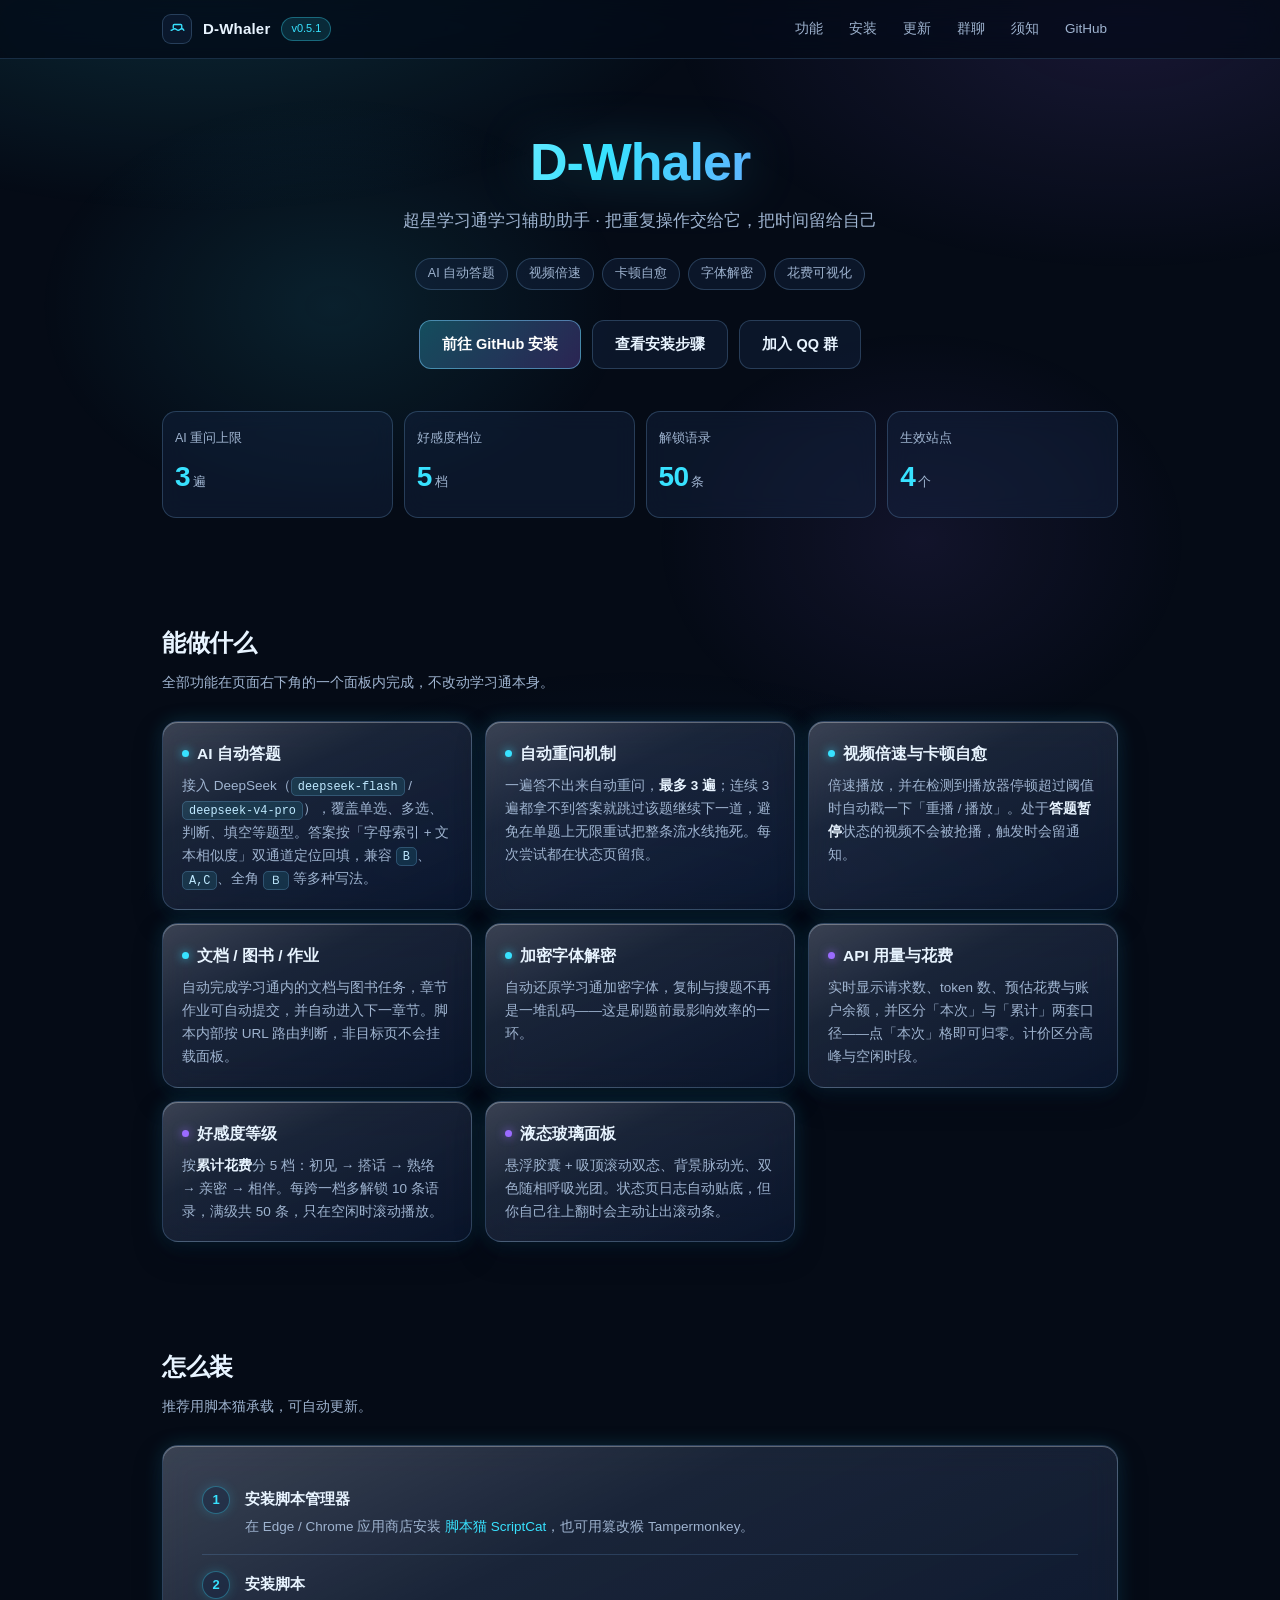
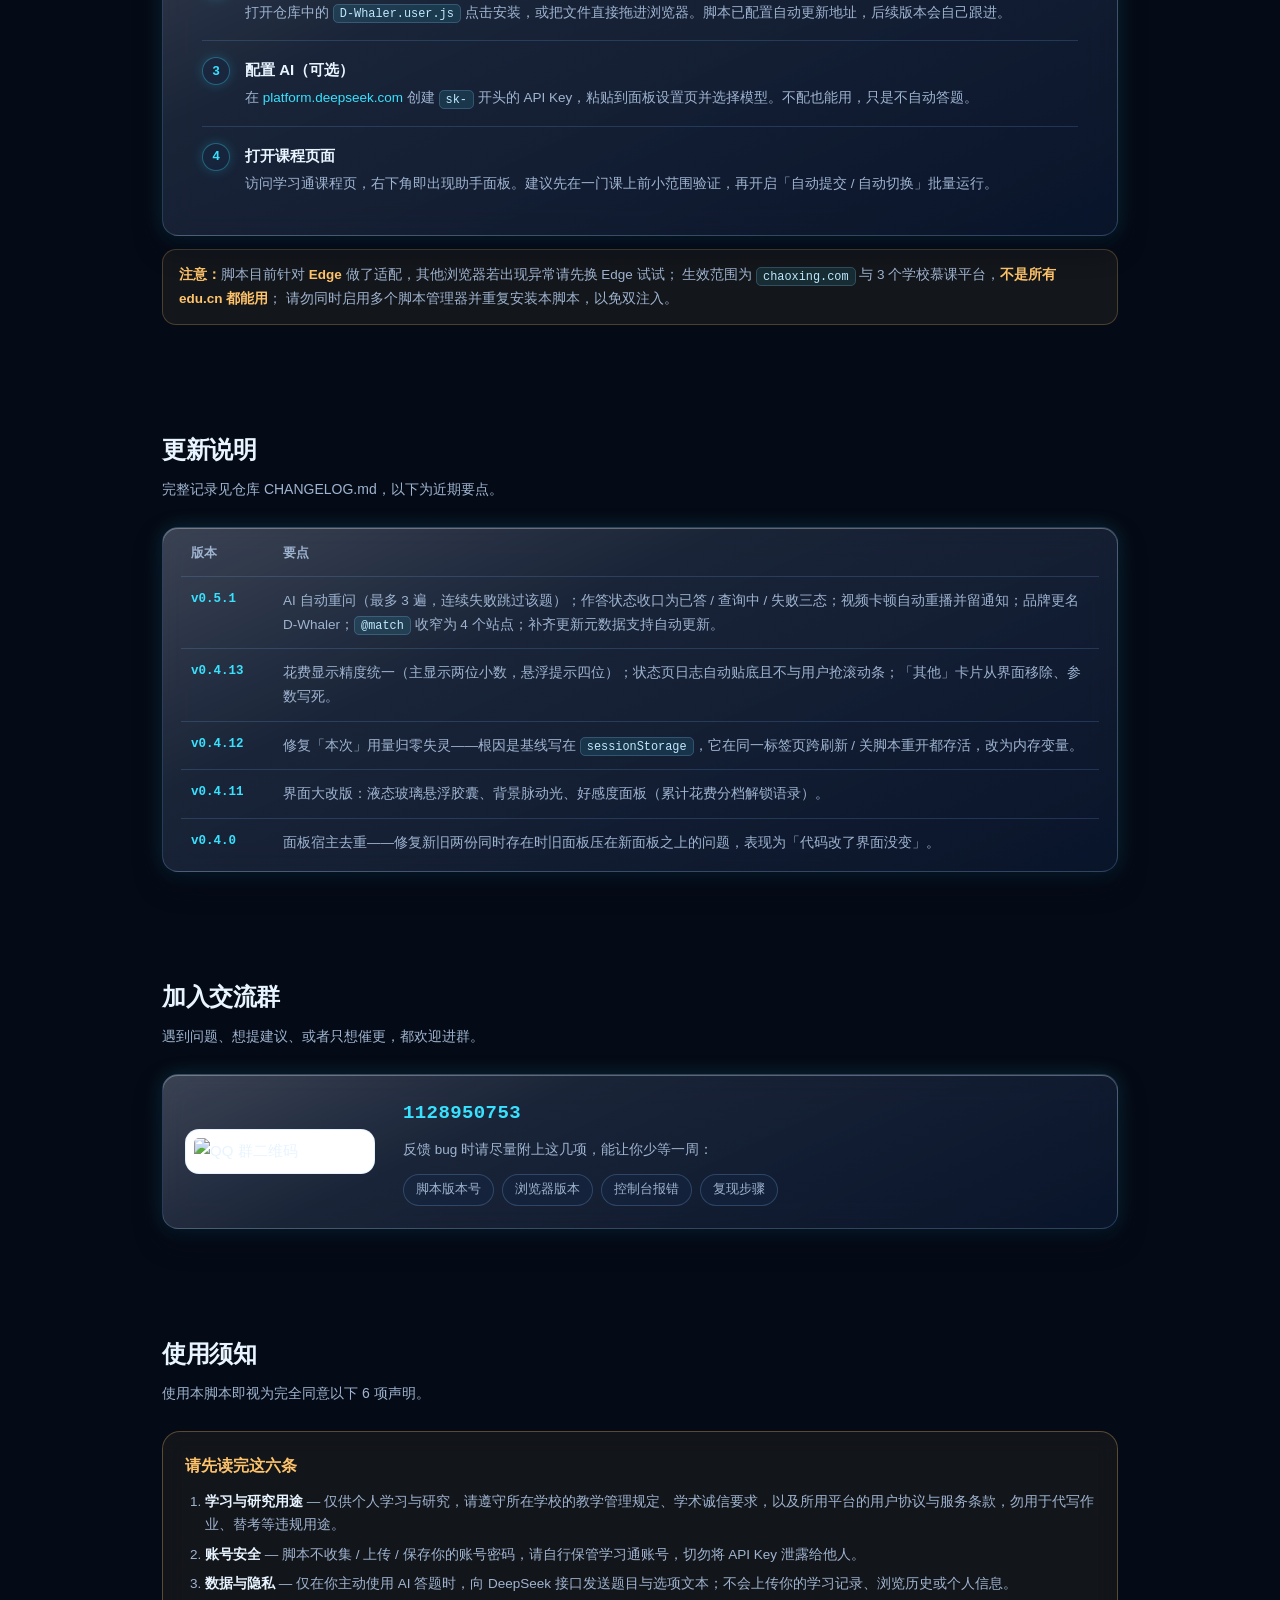
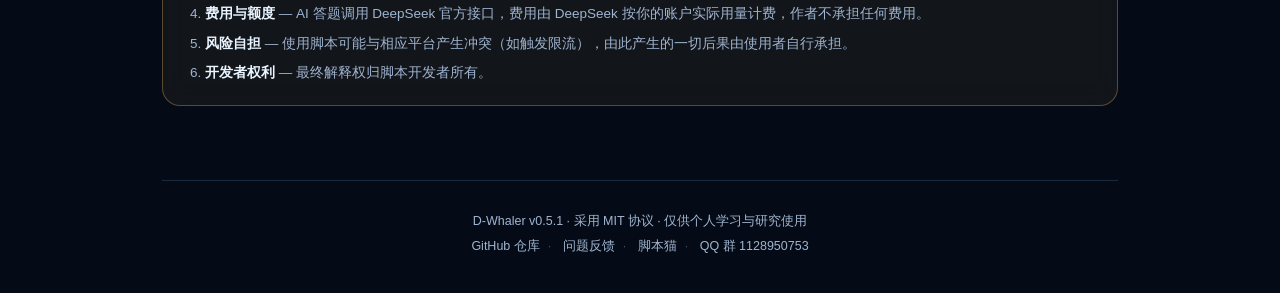
==== landing/index.html @ ca0ede3b "release: D-Whaler v0.5.1 首个公开版本 超星学习通学习辅助脚本，MIT 协议。  功能： - AI 自动答题（DeepSeek flash / v4-pro），字母索引 + 文" ====
<!DOCTYPE html>
<html lang="zh-CN">
<head>
<meta charset="UTF-8">
<meta name="viewport" content="width=device-width, initial-scale=1">
<title>D-Whaler · 超星学习通学习辅助助手</title>
<meta name="description" content="D-Whaler：超星学习通学习辅助助手。AI 自动答题（最多重问 3 遍）、视频倍速与卡顿自愈、文档图书自动完成、加密字体解密、API 用量与花费可视化。">
<meta property="og:title" content="D-Whaler · 超星学习通学习辅助助手">
<meta property="og:description" content="AI 自动答题、视频倍速与卡顿自愈、字体解密、花费可视化。MIT 开源。">
<meta property="og:type" content="website">
<style>
/* ═══════════════════════════════════════════════════════════════
   设计 token 取自脚本 D-Whaler.user.js 的真实 CSS 变量
   （--hx-* / --lg-* 液态玻璃系列），落地页与脚本面板同源。
   ═══════════════════════════════════════════════════════════════ */
:root{
  --hx-cyan:#38e2ff;
  --hx-blue:#4a8cff;
  --hx-violet:#9b6bff;
  --hx-ink:#e8f4ff;
  --hx-ink-dim:#9fb4d0;
  --hx-line:rgba(120,190,255,.18);
  --hx-glass:rgba(16,28,54,.55);
  --hx-glass-2:rgba(22,38,70,.42);

  --lg-rim:rgba(255,255,255,.30);
  --lg-edge:rgba(140,200,255,.22);
  --lg-tint-hi:linear-gradient(155deg,rgba(255,255,255,.20),rgba(255,255,255,.07) 34%,rgba(10,22,46,.34) 100%);
  --lg-shadow-hi:0 12px 28px rgba(2,8,24,.42),0 0 20px rgba(56,226,255,.16),inset 0 1px 0 var(--lg-rim);
  --lg-t:background .28s ease,border-color .28s ease,box-shadow .28s ease,transform .28s cubic-bezier(.34,1.2,.64,1),backdrop-filter .28s ease,color .2s ease;
  --lg-blur:16px;

  --ok:#4ade80;
  --warn:#ffc46b;

  --max:1000px;
  --font:"Geist",-apple-system,BlinkMacSystemFont,"Segoe UI",Roboto,"PingFang SC","Microsoft YaHei",sans-serif;
  --mono:ui-monospace,SFMono-Regular,Menlo,Consolas,monospace;
}
*{box-sizing:border-box;margin:0;padding:0}
html{scroll-behavior:smooth;scroll-padding-top:72px}
body{
  font-family:var(--font);color:var(--hx-ink);background:#050b16;
  font-size:15px;line-height:1.75;-webkit-font-smoothing:antialiased;overflow-x:hidden;
}
body::before{
  content:'';position:fixed;inset:0;pointer-events:none;z-index:0;
  background:
    radial-gradient(880px 460px at 16% -8%,rgba(56,226,255,.16),transparent 62%),
    radial-gradient(760px 420px at 88% 2%,rgba(155,107,255,.13),transparent 60%),
    radial-gradient(820px 520px at 50% 112%,rgba(74,140,255,.09),transparent 66%);
  animation:breathe 13s ease-in-out infinite;
}
@keyframes breathe{0%,100%{opacity:.6}50%{opacity:.92}}
body::after{
  content:'';position:fixed;inset:0;pointer-events:none;z-index:0;
  background:
    radial-gradient(420px 300px at 26% 34%,rgba(56,226,255,.10),transparent 70%),
    radial-gradient(380px 300px at 72% 60%,rgba(155,107,255,.09),transparent 70%);
  animation:glowB 9s ease-in-out infinite;
}
@keyframes glowB{0%,100%{opacity:0;transform:scale(.9)}48%{opacity:1;transform:scale(1.06)}}

.wrap{max-width:var(--max);margin:0 auto;padding:0 22px;position:relative;z-index:2}
a{color:var(--hx-cyan);text-decoration:none}
a:hover{text-decoration:underline}
code{font-family:var(--mono);font-size:.88em;padding:1.5px 6px;border-radius:5px;
  background:rgba(56,226,255,.11);border:.5px solid var(--lg-edge);color:#bfe9ff}
strong{color:var(--hx-ink);font-weight:600}

.glass{
  background:var(--hx-glass);border:.5px solid var(--lg-edge);border-radius:20px;
  background-image:var(--lg-tint-hi);box-shadow:var(--lg-shadow-hi);
  backdrop-filter:blur(var(--lg-blur)) saturate(150%);
  -webkit-backdrop-filter:blur(var(--lg-blur)) saturate(150%);
  transition:var(--lg-t);
}

header{position:sticky;top:0;z-index:60;
  background:rgba(5,11,22,.78);backdrop-filter:blur(16px) saturate(155%);
  -webkit-backdrop-filter:blur(16px) saturate(155%);border-bottom:.5px solid var(--hx-line)}
.bar{display:flex;align-items:center;gap:11px;height:58px}
.mark{width:30px;height:30px;border-radius:9px;display:flex;align-items:center;justify-content:center;
  background:var(--hx-glass-2);border:.5px solid var(--lg-edge);flex:0 0 auto}
.bar b{font-size:15px;font-weight:600;letter-spacing:.2px}
.pill{font-size:11px;padding:1.5px 9px;border-radius:999px;
  background:var(--hx-glass-2);border:.5px solid var(--lg-edge);color:var(--hx-ink-dim)}
.pill.on{background:rgba(56,226,255,.13);color:var(--hx-cyan);border-color:rgba(56,226,255,.34)}
nav{margin-left:auto;display:flex;gap:4px;font-size:13.5px}
nav a{color:var(--hx-ink-dim);padding:5px 11px;border-radius:999px;transition:.22s}
nav a:hover{color:var(--hx-ink);background:var(--hx-glass-2);text-decoration:none}

.hero{padding:74px 0 52px;text-align:center}
.hero h1{
  font-size:clamp(34px,7vw,52px);font-weight:700;letter-spacing:-1px;line-height:1.14;
  background:linear-gradient(112deg,#ffffff 6%,var(--hx-cyan) 46%,var(--hx-violet) 88%);
  -webkit-background-clip:text;background-clip:text;-webkit-text-fill-color:transparent;
  filter:drop-shadow(0 0 26px rgba(56,226,255,.28));
}
.hero .sub{font-size:17px;color:var(--hx-ink-dim);margin-top:14px}
.chips{display:flex;gap:8px;justify-content:center;flex-wrap:wrap;margin-top:22px}
.chip{font-size:12.5px;padding:4px 12px;border-radius:999px;
  background:var(--hx-glass-2);border:.5px solid var(--lg-edge);color:var(--hx-ink-dim)}
.cta{display:flex;gap:11px;justify-content:center;flex-wrap:wrap;margin-top:30px}
.btn{display:inline-flex;align-items:center;gap:7px;padding:11px 22px;border-radius:12px;
  font-size:14.5px;font-weight:600;border:.5px solid var(--lg-edge);
  background:var(--hx-glass-2);color:var(--hx-ink);cursor:pointer;transition:var(--lg-t)}
.btn:hover{background:rgba(56,226,255,.13);border-color:rgba(56,226,255,.42);
  text-decoration:none;transform:translateY(-2px);box-shadow:0 8px 22px rgba(2,8,24,.4),0 0 18px rgba(56,226,255,.2)}
.btn.primary{background:linear-gradient(135deg,rgba(56,226,255,.26),rgba(155,107,255,.26));
  border-color:rgba(120,210,255,.5);color:#fff}
.metrics{display:grid;grid-template-columns:repeat(auto-fit,minmax(122px,1fr));gap:11px;margin-top:42px}
.metric{padding:16px 12px;border-radius:14px;text-align:left;
  background:var(--hx-glass-2);border:.5px solid var(--lg-edge);backdrop-filter:blur(11px);
  -webkit-backdrop-filter:blur(11px);transition:var(--lg-t)}
.metric:hover{border-color:rgba(56,226,255,.36);transform:translateY(-2px)}
.metric .k{font-size:12.5px;color:var(--hx-ink-dim)}
.metric .v{font-size:28px;font-weight:700;margin-top:2px;letter-spacing:-.6px;color:var(--hx-cyan)}
.metric .v small{font-size:13px;color:var(--hx-ink-dim);font-weight:400;margin-left:3px}

section{padding:52px 0}
.sec-h{font-size:24px;font-weight:650;letter-spacing:-.4px;margin-bottom:6px}
.sec-sub{font-size:14px;color:var(--hx-ink-dim);margin-bottom:26px}

.grid{display:grid;grid-template-columns:repeat(auto-fit,minmax(262px,1fr));gap:13px}
.card{padding:18px 19px;border-radius:16px}
.card:hover{transform:translateY(-3px);border-color:rgba(56,226,255,.34);
  box-shadow:0 14px 34px rgba(2,8,24,.46),0 0 24px rgba(56,226,255,.14)}
.card h3{font-size:15.5px;font-weight:600;margin-bottom:7px;display:flex;align-items:center;gap:8px}
.card p{font-size:13.5px;color:var(--hx-ink-dim);line-height:1.72}
.dot{width:7px;height:7px;border-radius:50%;flex:0 0 auto;background:var(--hx-cyan);
  box-shadow:0 0 10px rgba(56,226,255,.8);animation:pulse 2.4s ease-in-out infinite}
.dot.v{background:var(--hx-violet);box-shadow:0 0 10px rgba(155,107,255,.8)}
@keyframes pulse{0%,100%{opacity:1;transform:scale(1)}50%{opacity:.55;transform:scale(.86)}}

.steps{padding:6px 20px}
.step{display:flex;gap:15px;padding:16px 0;border-bottom:.5px solid var(--hx-line)}
.step:last-child{border-bottom:0}
.step .n{width:28px;height:28px;border-radius:50%;flex:0 0 auto;
  display:flex;align-items:center;justify-content:center;font-size:13px;font-weight:700;
  color:var(--hx-cyan);background:var(--hx-glass-2);border:.5px solid rgba(56,226,255,.34);
  box-shadow:0 0 12px rgba(56,226,255,.2)}
.step h4{font-size:15px;font-weight:600;margin-bottom:3px}
.step p{font-size:13.5px;color:var(--hx-ink-dim)}
.hint{font-size:13.5px;color:var(--hx-ink-dim);margin-top:13px;
  padding:13px 16px;border-radius:14px;background:rgba(255,196,107,.06);
  border:.5px solid rgba(255,196,107,.24)}
.hint b{color:var(--warn)}

.vt{width:100%;border-collapse:collapse;font-size:13.5px;table-layout:fixed}
.vt th{text-align:left;font-size:12.5px;color:var(--hx-ink-dim);font-weight:600;
  padding:11px 10px;border-bottom:.5px solid var(--hx-line)}
.vt td{padding:12px 10px;border-bottom:.5px solid var(--hx-line);color:var(--hx-ink-dim);vertical-align:top}
.vt tr:last-child td{border-bottom:0}
.vt td:first-child{color:var(--hx-cyan);font-weight:600;white-space:nowrap;font-family:var(--mono);font-size:12.5px}

.qq{display:flex;gap:28px;align-items:center;flex-wrap:wrap;padding:22px}
.qq img{width:190px;height:auto;border-radius:14px;flex:0 0 auto;
  border:.5px solid var(--lg-edge);background:#fff;padding:8px}
.qq .info{flex:1 1 250px;min-width:0}
.qq .gid{font-size:19px;font-weight:700;letter-spacing:.4px;color:var(--hx-cyan);
  font-family:var(--mono);margin-bottom:8px}
.qq p{font-size:13.5px;color:var(--hx-ink-dim);line-height:1.75}

.notice{padding:20px 22px;border-radius:18px;
  background:rgba(255,196,107,.055);border:.5px solid rgba(255,196,107,.3);
  backdrop-filter:blur(12px);-webkit-backdrop-filter:blur(12px)}
.notice h3{font-size:15.5px;font-weight:600;color:var(--warn);margin-bottom:10px}
.notice ol{margin:0;padding-left:20px;font-size:13.5px;color:var(--hx-ink-dim)}
.notice li{margin-bottom:6px}
.notice li:last-child{margin-bottom:0}

footer{border-top:.5px solid var(--hx-line);padding:28px 0 36px;margin-top:22px;
  font-size:12.5px;color:var(--hx-ink-dim);text-align:center;line-height:2}
footer a{color:var(--hx-ink-dim)}
footer .sep{opacity:.4;margin:0 8px}

@media(max-width:660px){
  nav{display:none}
  .hero{padding:48px 0 34px}
  .btn{width:100%;justify-content:center}
  .qq{gap:18px}
  .qq img{width:150px;margin:0 auto}
}
</style>
</head>
<body>

<header>
  <div class="wrap bar">
    <div class="mark">
      <svg width="17" height="17" viewBox="0 0 24 24" fill="none" stroke="#38e2ff" stroke-width="1.9" stroke-linecap="round">
        <path d="M3 13c2.5 0 2.5-2 5-2s2.5 2 5 2 2.5-2 5-2 2.5 2 3 2"/>
        <path d="M6 10V6.5A1.5 1.5 0 0 1 7.5 5h9A1.5 1.5 0 0 1 18 6.5V10"/>
      </svg>
    </div>
    <b>D-Whaler</b>
    <span class="pill on">v0.5.1</span>
    <nav>
      <a href="#features">功能</a>
      <a href="#install">安装</a>
      <a href="#changelog">更新</a>
      <a href="#community">群聊</a>
      <a href="#notice">须知</a>
      <a href="https://github.com/Dream-Architect1026/D-Whaler" target="_blank" rel="noopener">GitHub</a>
    </nav>
  </div>
</header>

<div class="wrap">

  <div class="hero">
    <h1>D-Whaler</h1>
    <p class="sub">超星学习通学习辅助助手 · 把重复操作交给它，把时间留给自己</p>
    <div class="chips">
      <span class="chip">AI 自动答题</span>
      <span class="chip">视频倍速</span>
      <span class="chip">卡顿自愈</span>
      <span class="chip">字体解密</span>
      <span class="chip">花费可视化</span>
    </div>
    <div class="cta">
      <a class="btn primary" href="https://github.com/Dream-Architect1026/D-Whaler" target="_blank" rel="noopener">前往 GitHub 安装</a>
      <a class="btn" href="#install">查看安装步骤</a>
      <a class="btn" href="#community">加入 QQ 群</a>
    </div>
    <div class="metrics">
      <div class="metric"><div class="k">AI 重问上限</div><div class="v">3<small>遍</small></div></div>
      <div class="metric"><div class="k">好感度档位</div><div class="v">5<small>档</small></div></div>
      <div class="metric"><div class="k">解锁语录</div><div class="v">50<small>条</small></div></div>
      <div class="metric"><div class="k">生效站点</div><div class="v">4<small>个</small></div></div>
    </div>
  </div>

  <section id="features">
    <h2 class="sec-h">能做什么</h2>
    <p class="sec-sub">全部功能在页面右下角的一个面板内完成，不改动学习通本身。</p>
    <div class="grid">
      <div class="card glass">
        <h3><i class="dot"></i>AI 自动答题</h3>
        <p>接入 DeepSeek（<code>deepseek-flash</code> / <code>deepseek-v4-pro</code>），覆盖单选、多选、判断、填空等题型。答案按「字母索引 + 文本相似度」双通道定位回填，兼容 <code>B</code>、<code>A,C</code>、全角 <code>Ｂ</code> 等多种写法。</p>
      </div>
      <div class="card glass">
        <h3><i class="dot"></i>自动重问机制</h3>
        <p>一遍答不出来自动重问，<strong>最多 3 遍</strong>；连续 3 遍都拿不到答案就跳过该题继续下一道，避免在单题上无限重试把整条流水线拖死。每次尝试都在状态页留痕。</p>
      </div>
      <div class="card glass">
        <h3><i class="dot"></i>视频倍速与卡顿自愈</h3>
        <p>倍速播放，并在检测到播放器停顿超过阈值时自动戳一下「重播 / 播放」。处于<strong>答题暂停</strong>状态的视频不会被抢播，触发时会留通知。</p>
      </div>
      <div class="card glass">
        <h3><i class="dot"></i>文档 / 图书 / 作业</h3>
        <p>自动完成学习通内的文档与图书任务，章节作业可自动提交，并自动进入下一章节。脚本内部按 URL 路由判断，非目标页不会挂载面板。</p>
      </div>
      <div class="card glass">
        <h3><i class="dot"></i>加密字体解密</h3>
        <p>自动还原学习通加密字体，复制与搜题不再是一堆乱码——这是刷题前最影响效率的一环。</p>
      </div>
      <div class="card glass">
        <h3><i class="dot v"></i>API 用量与花费</h3>
        <p>实时显示请求数、token 数、预估花费与账户余额，并区分「本次」与「累计」两套口径——点「本次」格即可归零。计价区分高峰与空闲时段。</p>
      </div>
      <div class="card glass">
        <h3><i class="dot v"></i>好感度等级</h3>
        <p>按<strong>累计花费</strong>分 5 档：初见 → 搭话 → 熟络 → 亲密 → 相伴。每跨一档多解锁 10 条语录，满级共 50 条，只在空闲时滚动播放。</p>
      </div>
      <div class="card glass">
        <h3><i class="dot v"></i>液态玻璃面板</h3>
        <p>悬浮胶囊 + 吸顶滚动双态、背景脉动光、双色随相呼吸光团。状态页日志自动贴底，但你自己往上翻时会主动让出滚动条。</p>
      </div>
    </div>
  </section>

  <section id="install">
    <h2 class="sec-h">怎么装</h2>
    <p class="sec-sub">推荐用脚本猫承载，可自动更新。</p>
    <div class="card glass">
      <div class="steps">
        <div class="step"><div class="n">1</div><div>
          <h4>安装脚本管理器</h4>
          <p>在 Edge / Chrome 应用商店安装 <a href="https://scriptcat.org/" target="_blank" rel="noopener">脚本猫 ScriptCat</a>，也可用篡改猴 Tampermonkey。</p>
        </div></div>
        <div class="step"><div class="n">2</div><div>
          <h4>安装脚本</h4>
          <p>打开仓库中的 <code>D-Whaler.user.js</code> 点击安装，或把文件直接拖进浏览器。脚本已配置自动更新地址，后续版本会自己跟进。</p>
        </div></div>
        <div class="step"><div class="n">3</div><div>
          <h4>配置 AI（可选）</h4>
          <p>在 <a href="https://platform.deepseek.com/" target="_blank" rel="noopener">platform.deepseek.com</a> 创建 <code>sk-</code> 开头的 API Key，粘贴到面板设置页并选择模型。不配也能用，只是不自动答题。</p>
        </div></div>
        <div class="step"><div class="n">4</div><div>
          <h4>打开课程页面</h4>
          <p>访问学习通课程页，右下角即出现助手面板。建议先在一门课上前小范围验证，再开启「自动提交 / 自动切换」批量运行。</p>
        </div></div>
      </div>
    </div>
    <div class="hint">
      <b>注意：</b>脚本目前针对 <b>Edge</b> 做了适配，其他浏览器若出现异常请先换 Edge 试试；
      生效范围为 <code>chaoxing.com</code> 与 3 个学校慕课平台，<b>不是所有 edu.cn 都能用</b>；
      请勿同时启用多个脚本管理器并重复安装本脚本，以免双注入。
    </div>
  </section>

  <section id="changelog">
    <h2 class="sec-h">更新说明</h2>
    <p class="sec-sub">完整记录见仓库 CHANGELOG.md，以下为近期要点。</p>
    <div class="card glass" style="padding:4px 18px">
      <table class="vt">
        <thead><tr><th style="width:92px">版本</th><th>要点</th></tr></thead>
        <tbody>
          <tr><td>v0.5.1</td><td>AI 自动重问（最多 3 遍，连续失败跳过该题）；作答状态收口为已答 / 查询中 / 失败三态；视频卡顿自动重播并留通知；品牌更名 D-Whaler；<code>@match</code> 收窄为 4 个站点；补齐更新元数据支持自动更新。</td></tr>
          <tr><td>v0.4.13</td><td>花费显示精度统一（主显示两位小数，悬浮提示四位）；状态页日志自动贴底且不与用户抢滚动条；「其他」卡片从界面移除、参数写死。</td></tr>
          <tr><td>v0.4.12</td><td>修复「本次」用量归零失灵——根因是基线写在 <code>sessionStorage</code>，它在同一标签页跨刷新 / 关脚本重开都存活，改为内存变量。</td></tr>
          <tr><td>v0.4.11</td><td>界面大改版：液态玻璃悬浮胶囊、背景脉动光、好感度面板（累计花费分档解锁语录）。</td></tr>
          <tr><td>v0.4.0</td><td>面板宿主去重——修复新旧两份同时存在时旧面板压在新面板之上的问题，表现为「代码改了界面没变」。</td></tr>
        </tbody>
      </table>
    </div>
  </section>

  <section id="community">
    <h2 class="sec-h">加入交流群</h2>
    <p class="sec-sub">遇到问题、想提建议、或者只想催更，都欢迎进群。</p>
    <div class="card glass qq">
      <img src="assets/qq-group.jpg" alt="QQ 群二维码">
      <div class="info">
        <div class="gid">1128950753</div>
        <p>反馈 bug 时请尽量附上这几项，能让你少等一周：</p>
        <div class="chips" style="justify-content:flex-start;margin-top:12px">
          <span class="chip">脚本版本号</span>
          <span class="chip">浏览器版本</span>
          <span class="chip">控制台报错</span>
          <span class="chip">复现步骤</span>
        </div>
      </div>
    </div>
  </section>

  <section id="notice">
    <h2 class="sec-h">使用须知</h2>
    <p class="sec-sub">使用本脚本即视为完全同意以下 6 项声明。</p>
    <div class="notice">
      <h3>请先读完这六条</h3>
      <ol>
        <li><strong>学习与研究用途</strong> — 仅供个人学习与研究，请遵守所在学校的教学管理规定、学术诚信要求，以及所用平台的用户协议与服务条款，勿用于代写作业、替考等违规用途。</li>
        <li><strong>账号安全</strong> — 脚本不收集 / 上传 / 保存你的账号密码，请自行保管学习通账号，切勿将 API Key 泄露给他人。</li>
        <li><strong>数据与隐私</strong> — 仅在你主动使用 AI 答题时，向 DeepSeek 接口发送题目与选项文本；不会上传你的学习记录、浏览历史或个人信息。</li>
        <li><strong>费用与额度</strong> — AI 答题调用 DeepSeek 官方接口，费用由 DeepSeek 按你的账户实际用量计费，作者不承担任何费用。</li>
        <li><strong>风险自担</strong> — 使用脚本可能与相应平台产生冲突（如触发限流），由此产生的一切后果由使用者自行承担。</li>
        <li><strong>开发者权利</strong> — 最终解释权归脚本开发者所有。</li>
      </ol>
    </div>
  </section>

  <footer>
    <div class="wrap">
      D-Whaler v0.5.1 · 采用 MIT 协议 · 仅供个人学习与研究使用<br>
      <a href="https://github.com/Dream-Architect1026/D-Whaler" target="_blank" rel="noopener">GitHub 仓库</a><span class="sep">·</span>
      <a href="https://github.com/Dream-Architect1026/D-Whaler/issues" target="_blank" rel="noopener">问题反馈</a><span class="sep">·</span>
      <a href="https://scriptcat.org/" target="_blank" rel="noopener">脚本猫</a><span class="sep">·</span>
      QQ 群 1128950753
    </div>
  </footer>
</div>

</body>
</html>
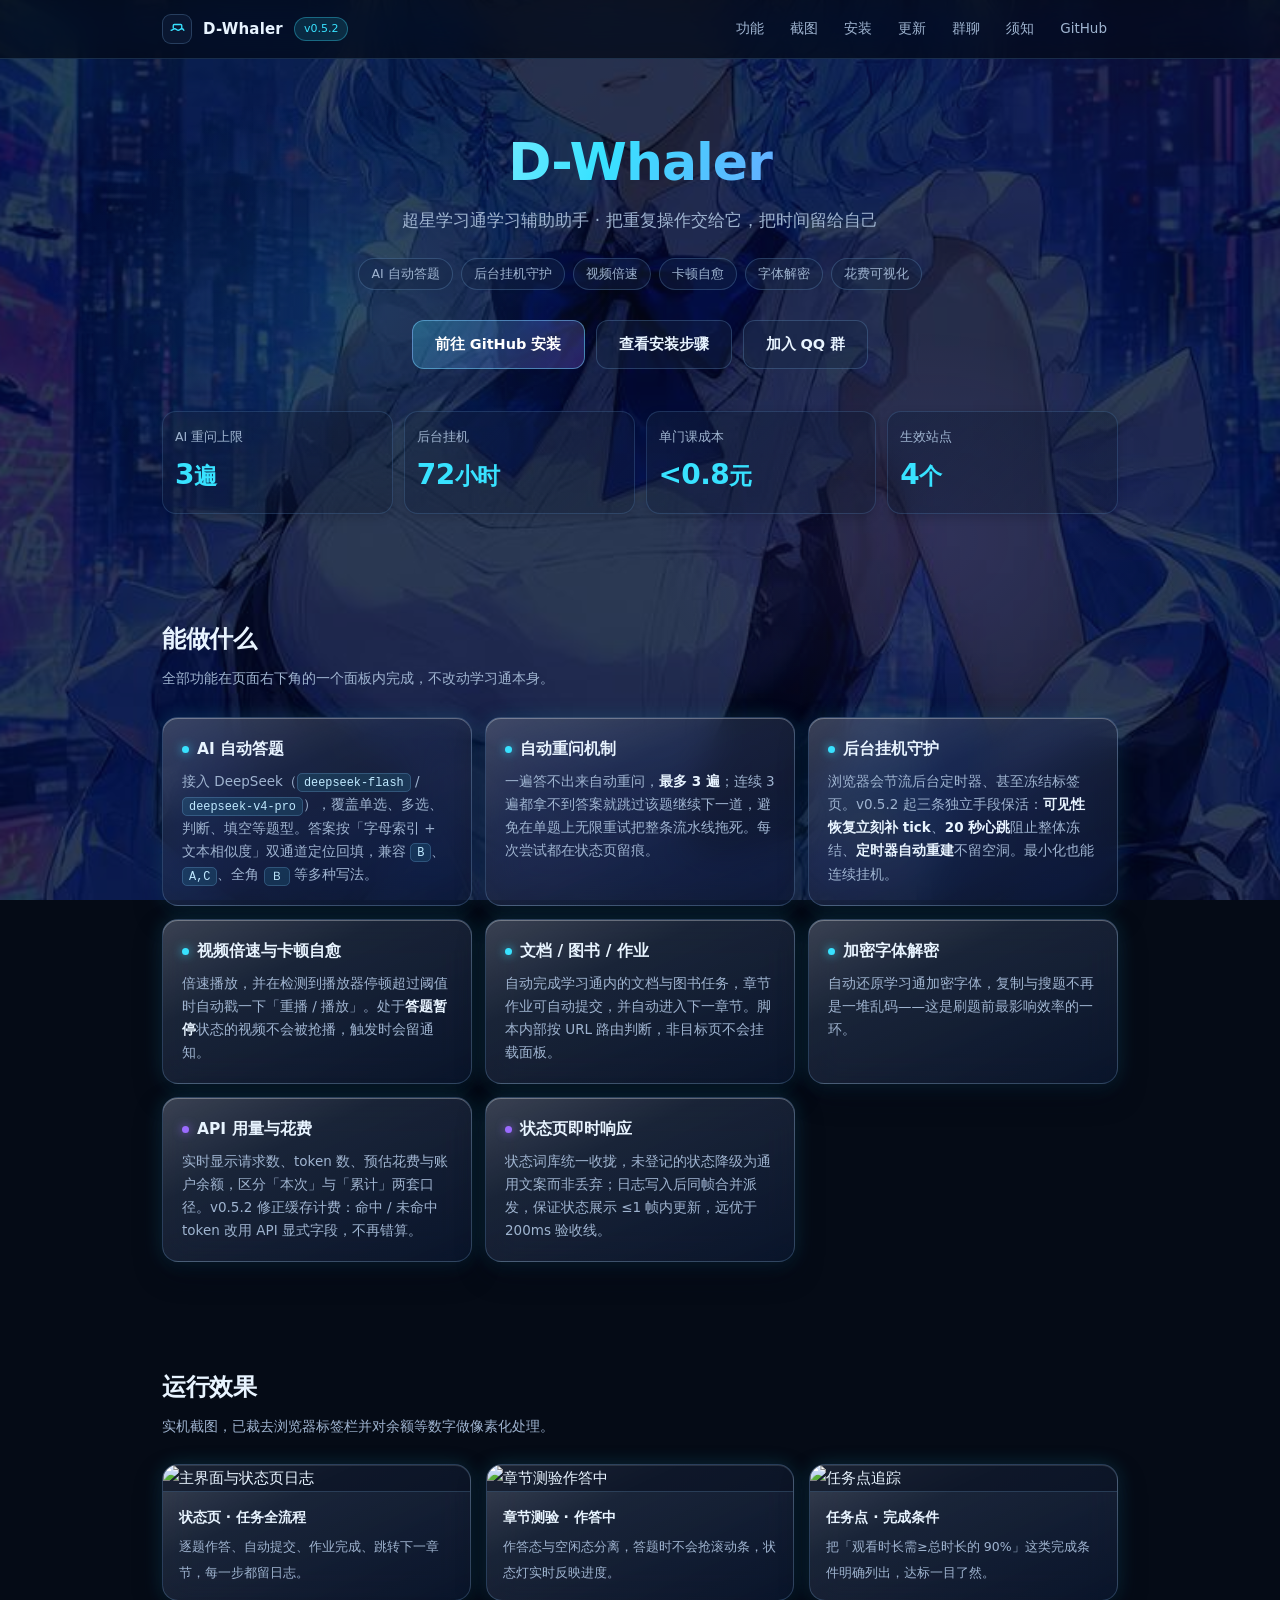
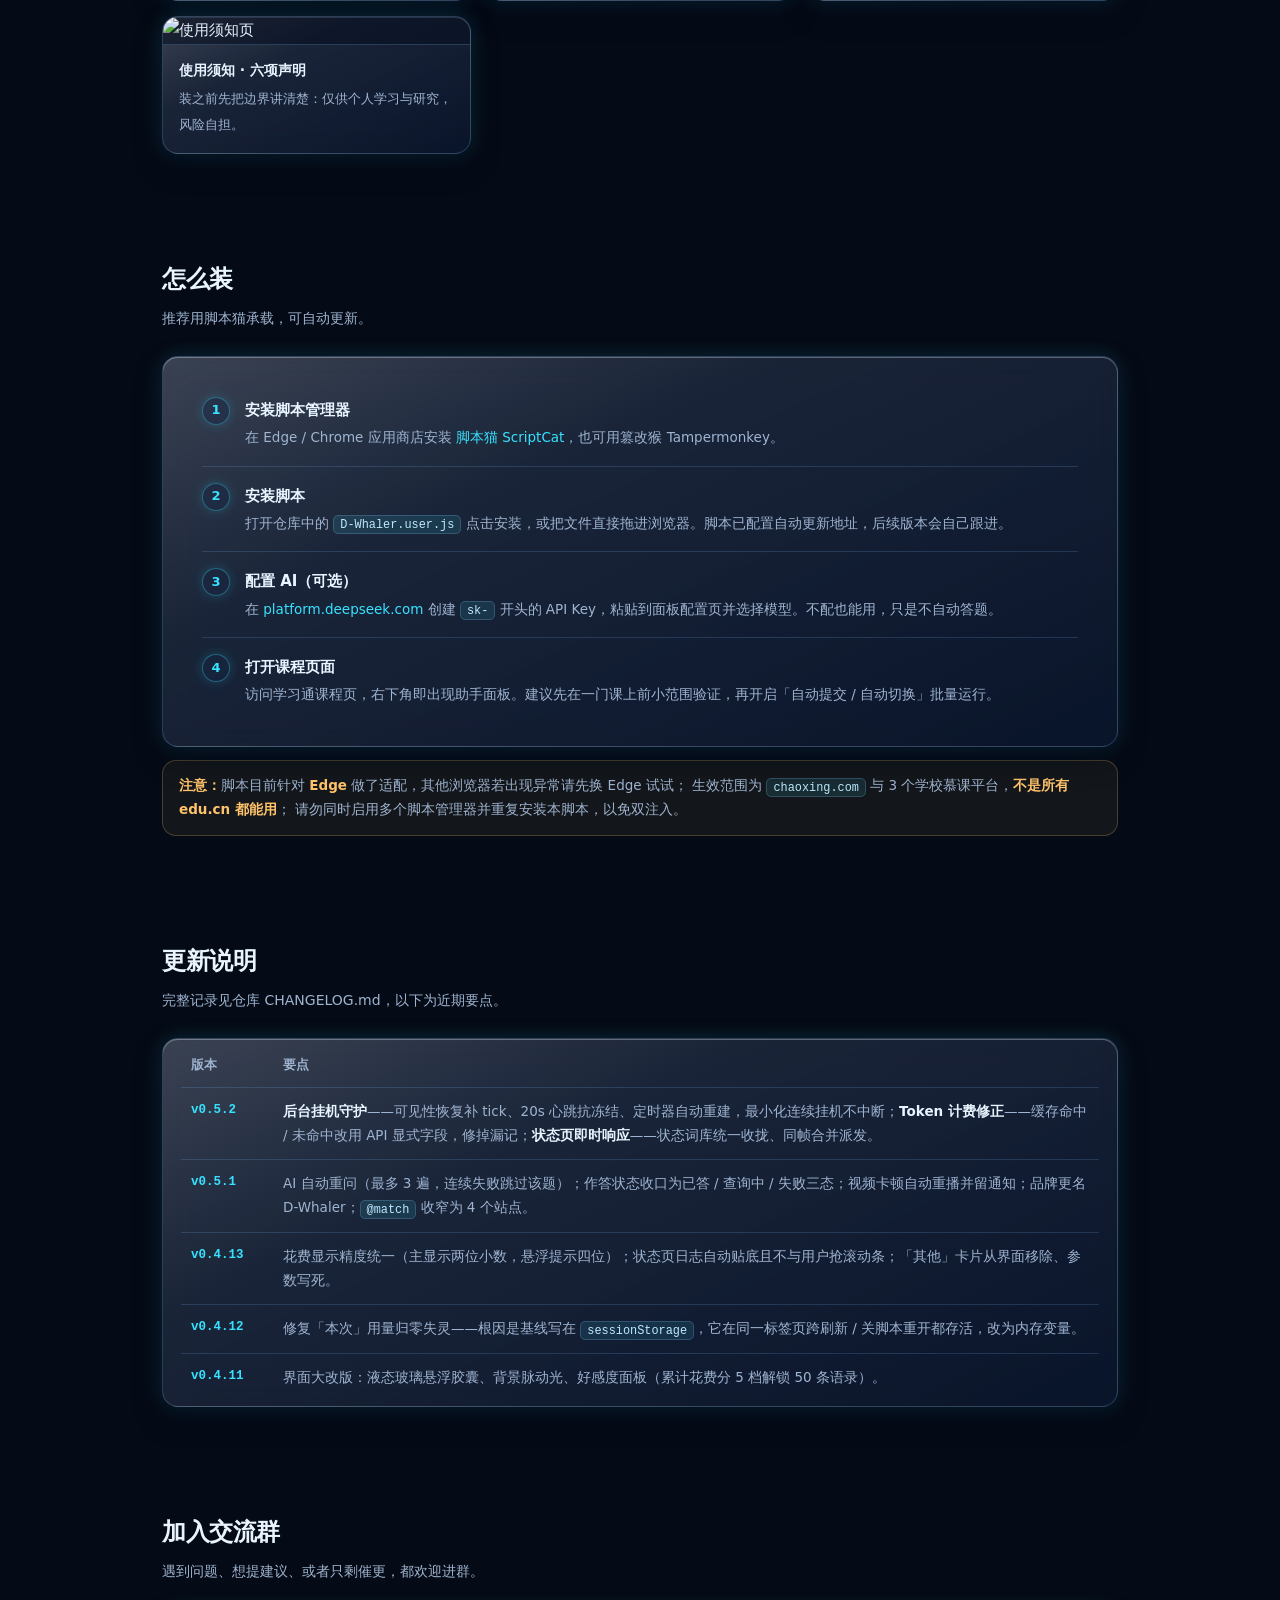
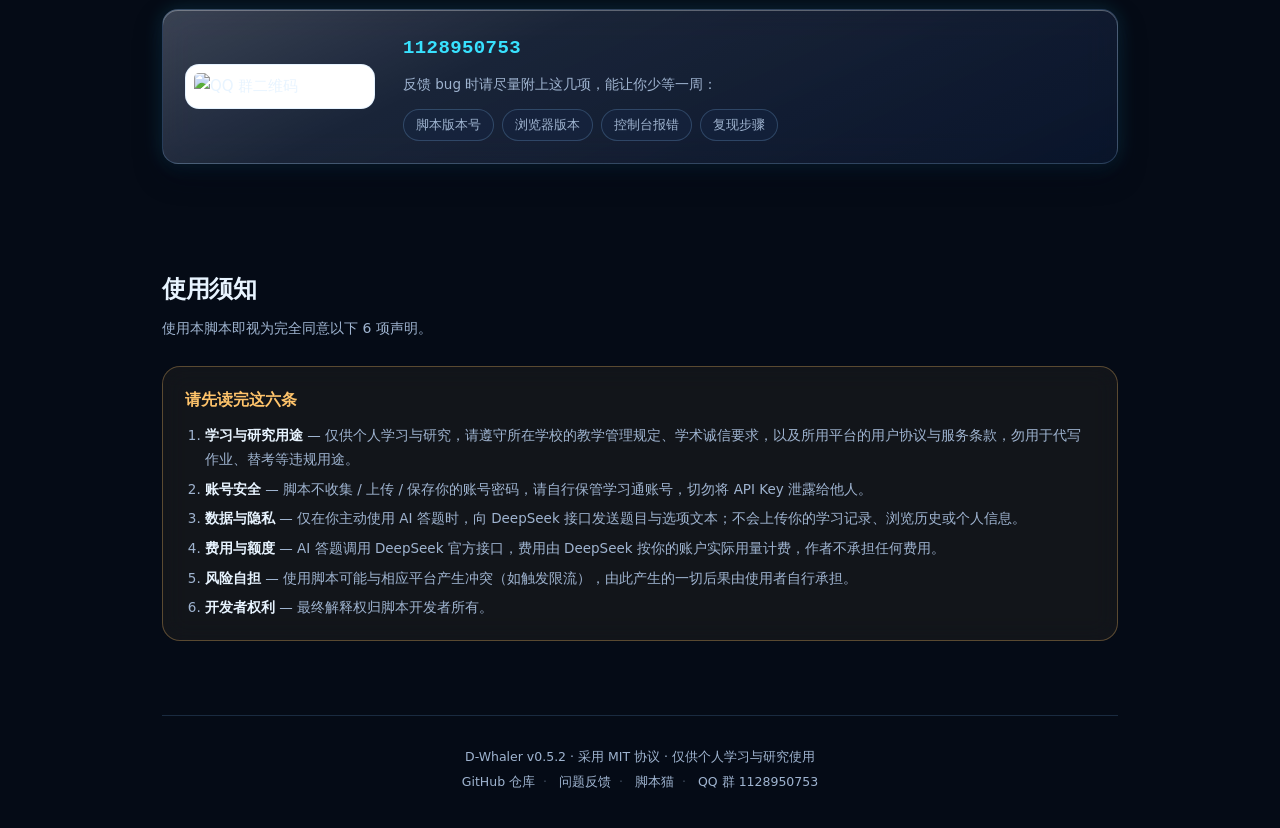
==== commit 547836f0: "release: v0.5.2 后台挂机守护 + 计费修正 + 落地页风格同源 ## 脚本（v0.5.1 → v0.5.2）  ### 后台挂机守护（PRD 3.2） 浏览器会节流后台定时器甚至冻结标" ====
--- a/landing/index.html
+++ b/landing/index.html
@@ -4,185 +4,14 @@
 <meta charset="UTF-8">
 <meta name="viewport" content="width=device-width, initial-scale=1">
 <title>D-Whaler · 超星学习通学习辅助助手</title>
-<meta name="description" content="D-Whaler：超星学习通学习辅助助手。AI 自动答题（最多重问 3 遍）、视频倍速与卡顿自愈、文档图书自动完成、加密字体解密、API 用量与花费可视化。">
+<meta name="description" content="D-Whaler：超星学习通学习辅助助手。AI 自动答题（最多重问 3 遍）、视频倍速与卡顿自愈、后台挂机守护、文档图书自动完成、加密字体解密、API 用量与花费可视化。">
 <meta property="og:title" content="D-Whaler · 超星学习通学习辅助助手">
-<meta property="og:description" content="AI 自动答题、视频倍速与卡顿自愈、字体解密、花费可视化。MIT 开源。">
+<meta property="og:description" content="AI 自动答题、后台挂机守护、字体解密、花费可视化。MIT 开源。">
 <meta property="og:type" content="website">
-<style>
-/* ═══════════════════════════════════════════════════════════════
-   设计 token 取自脚本 D-Whaler.user.js 的真实 CSS 变量
-   （--hx-* / --lg-* 液态玻璃系列），落地页与脚本面板同源。
-   ═══════════════════════════════════════════════════════════════ */
-:root{
-  --hx-cyan:#38e2ff;
-  --hx-blue:#4a8cff;
-  --hx-violet:#9b6bff;
-  --hx-ink:#e8f4ff;
-  --hx-ink-dim:#9fb4d0;
-  --hx-line:rgba(120,190,255,.18);
-  --hx-glass:rgba(16,28,54,.55);
-  --hx-glass-2:rgba(22,38,70,.42);
-
-  --lg-rim:rgba(255,255,255,.30);
-  --lg-edge:rgba(140,200,255,.22);
-  --lg-tint-hi:linear-gradient(155deg,rgba(255,255,255,.20),rgba(255,255,255,.07) 34%,rgba(10,22,46,.34) 100%);
-  --lg-shadow-hi:0 12px 28px rgba(2,8,24,.42),0 0 20px rgba(56,226,255,.16),inset 0 1px 0 var(--lg-rim);
-  --lg-t:background .28s ease,border-color .28s ease,box-shadow .28s ease,transform .28s cubic-bezier(.34,1.2,.64,1),backdrop-filter .28s ease,color .2s ease;
-  --lg-blur:16px;
-
-  --ok:#4ade80;
-  --warn:#ffc46b;
-
-  --max:1000px;
-  --font:"Geist",-apple-system,BlinkMacSystemFont,"Segoe UI",Roboto,"PingFang SC","Microsoft YaHei",sans-serif;
-  --mono:ui-monospace,SFMono-Regular,Menlo,Consolas,monospace;
-}
-*{box-sizing:border-box;margin:0;padding:0}
-html{scroll-behavior:smooth;scroll-padding-top:72px}
-body{
-  font-family:var(--font);color:var(--hx-ink);background:#050b16;
-  font-size:15px;line-height:1.75;-webkit-font-smoothing:antialiased;overflow-x:hidden;
-}
-body::before{
-  content:'';position:fixed;inset:0;pointer-events:none;z-index:0;
-  background:
-    radial-gradient(880px 460px at 16% -8%,rgba(56,226,255,.16),transparent 62%),
-    radial-gradient(760px 420px at 88% 2%,rgba(155,107,255,.13),transparent 60%),
-    radial-gradient(820px 520px at 50% 112%,rgba(74,140,255,.09),transparent 66%);
-  animation:breathe 13s ease-in-out infinite;
-}
-@keyframes breathe{0%,100%{opacity:.6}50%{opacity:.92}}
-body::after{
-  content:'';position:fixed;inset:0;pointer-events:none;z-index:0;
-  background:
-    radial-gradient(420px 300px at 26% 34%,rgba(56,226,255,.10),transparent 70%),
-    radial-gradient(380px 300px at 72% 60%,rgba(155,107,255,.09),transparent 70%);
-  animation:glowB 9s ease-in-out infinite;
-}
-@keyframes glowB{0%,100%{opacity:0;transform:scale(.9)}48%{opacity:1;transform:scale(1.06)}}
-
-.wrap{max-width:var(--max);margin:0 auto;padding:0 22px;position:relative;z-index:2}
-a{color:var(--hx-cyan);text-decoration:none}
-a:hover{text-decoration:underline}
-code{font-family:var(--mono);font-size:.88em;padding:1.5px 6px;border-radius:5px;
-  background:rgba(56,226,255,.11);border:.5px solid var(--lg-edge);color:#bfe9ff}
-strong{color:var(--hx-ink);font-weight:600}
-
-.glass{
-  background:var(--hx-glass);border:.5px solid var(--lg-edge);border-radius:20px;
-  background-image:var(--lg-tint-hi);box-shadow:var(--lg-shadow-hi);
-  backdrop-filter:blur(var(--lg-blur)) saturate(150%);
-  -webkit-backdrop-filter:blur(var(--lg-blur)) saturate(150%);
-  transition:var(--lg-t);
-}
-
-header{position:sticky;top:0;z-index:60;
-  background:rgba(5,11,22,.78);backdrop-filter:blur(16px) saturate(155%);
-  -webkit-backdrop-filter:blur(16px) saturate(155%);border-bottom:.5px solid var(--hx-line)}
-.bar{display:flex;align-items:center;gap:11px;height:58px}
-.mark{width:30px;height:30px;border-radius:9px;display:flex;align-items:center;justify-content:center;
-  background:var(--hx-glass-2);border:.5px solid var(--lg-edge);flex:0 0 auto}
-.bar b{font-size:15px;font-weight:600;letter-spacing:.2px}
-.pill{font-size:11px;padding:1.5px 9px;border-radius:999px;
-  background:var(--hx-glass-2);border:.5px solid var(--lg-edge);color:var(--hx-ink-dim)}
-.pill.on{background:rgba(56,226,255,.13);color:var(--hx-cyan);border-color:rgba(56,226,255,.34)}
-nav{margin-left:auto;display:flex;gap:4px;font-size:13.5px}
-nav a{color:var(--hx-ink-dim);padding:5px 11px;border-radius:999px;transition:.22s}
-nav a:hover{color:var(--hx-ink);background:var(--hx-glass-2);text-decoration:none}
-
-.hero{padding:74px 0 52px;text-align:center}
-.hero h1{
-  font-size:clamp(34px,7vw,52px);font-weight:700;letter-spacing:-1px;line-height:1.14;
-  background:linear-gradient(112deg,#ffffff 6%,var(--hx-cyan) 46%,var(--hx-violet) 88%);
-  -webkit-background-clip:text;background-clip:text;-webkit-text-fill-color:transparent;
-  filter:drop-shadow(0 0 26px rgba(56,226,255,.28));
-}
-.hero .sub{font-size:17px;color:var(--hx-ink-dim);margin-top:14px}
-.chips{display:flex;gap:8px;justify-content:center;flex-wrap:wrap;margin-top:22px}
-.chip{font-size:12.5px;padding:4px 12px;border-radius:999px;
-  background:var(--hx-glass-2);border:.5px solid var(--lg-edge);color:var(--hx-ink-dim)}
-.cta{display:flex;gap:11px;justify-content:center;flex-wrap:wrap;margin-top:30px}
-.btn{display:inline-flex;align-items:center;gap:7px;padding:11px 22px;border-radius:12px;
-  font-size:14.5px;font-weight:600;border:.5px solid var(--lg-edge);
-  background:var(--hx-glass-2);color:var(--hx-ink);cursor:pointer;transition:var(--lg-t)}
-.btn:hover{background:rgba(56,226,255,.13);border-color:rgba(56,226,255,.42);
-  text-decoration:none;transform:translateY(-2px);box-shadow:0 8px 22px rgba(2,8,24,.4),0 0 18px rgba(56,226,255,.2)}
-.btn.primary{background:linear-gradient(135deg,rgba(56,226,255,.26),rgba(155,107,255,.26));
-  border-color:rgba(120,210,255,.5);color:#fff}
-.metrics{display:grid;grid-template-columns:repeat(auto-fit,minmax(122px,1fr));gap:11px;margin-top:42px}
-.metric{padding:16px 12px;border-radius:14px;text-align:left;
-  background:var(--hx-glass-2);border:.5px solid var(--lg-edge);backdrop-filter:blur(11px);
-  -webkit-backdrop-filter:blur(11px);transition:var(--lg-t)}
-.metric:hover{border-color:rgba(56,226,255,.36);transform:translateY(-2px)}
-.metric .k{font-size:12.5px;color:var(--hx-ink-dim)}
-.metric .v{font-size:28px;font-weight:700;margin-top:2px;letter-spacing:-.6px;color:var(--hx-cyan)}
-.metric .v small{font-size:13px;color:var(--hx-ink-dim);font-weight:400;margin-left:3px}
-
-section{padding:52px 0}
-.sec-h{font-size:24px;font-weight:650;letter-spacing:-.4px;margin-bottom:6px}
-.sec-sub{font-size:14px;color:var(--hx-ink-dim);margin-bottom:26px}
-
-.grid{display:grid;grid-template-columns:repeat(auto-fit,minmax(262px,1fr));gap:13px}
-.card{padding:18px 19px;border-radius:16px}
-.card:hover{transform:translateY(-3px);border-color:rgba(56,226,255,.34);
-  box-shadow:0 14px 34px rgba(2,8,24,.46),0 0 24px rgba(56,226,255,.14)}
-.card h3{font-size:15.5px;font-weight:600;margin-bottom:7px;display:flex;align-items:center;gap:8px}
-.card p{font-size:13.5px;color:var(--hx-ink-dim);line-height:1.72}
-.dot{width:7px;height:7px;border-radius:50%;flex:0 0 auto;background:var(--hx-cyan);
-  box-shadow:0 0 10px rgba(56,226,255,.8);animation:pulse 2.4s ease-in-out infinite}
-.dot.v{background:var(--hx-violet);box-shadow:0 0 10px rgba(155,107,255,.8)}
-@keyframes pulse{0%,100%{opacity:1;transform:scale(1)}50%{opacity:.55;transform:scale(.86)}}
-
-.steps{padding:6px 20px}
-.step{display:flex;gap:15px;padding:16px 0;border-bottom:.5px solid var(--hx-line)}
-.step:last-child{border-bottom:0}
-.step .n{width:28px;height:28px;border-radius:50%;flex:0 0 auto;
-  display:flex;align-items:center;justify-content:center;font-size:13px;font-weight:700;
-  color:var(--hx-cyan);background:var(--hx-glass-2);border:.5px solid rgba(56,226,255,.34);
-  box-shadow:0 0 12px rgba(56,226,255,.2)}
-.step h4{font-size:15px;font-weight:600;margin-bottom:3px}
-.step p{font-size:13.5px;color:var(--hx-ink-dim)}
-.hint{font-size:13.5px;color:var(--hx-ink-dim);margin-top:13px;
-  padding:13px 16px;border-radius:14px;background:rgba(255,196,107,.06);
-  border:.5px solid rgba(255,196,107,.24)}
-.hint b{color:var(--warn)}
-
-.vt{width:100%;border-collapse:collapse;font-size:13.5px;table-layout:fixed}
-.vt th{text-align:left;font-size:12.5px;color:var(--hx-ink-dim);font-weight:600;
-  padding:11px 10px;border-bottom:.5px solid var(--hx-line)}
-.vt td{padding:12px 10px;border-bottom:.5px solid var(--hx-line);color:var(--hx-ink-dim);vertical-align:top}
-.vt tr:last-child td{border-bottom:0}
-.vt td:first-child{color:var(--hx-cyan);font-weight:600;white-space:nowrap;font-family:var(--mono);font-size:12.5px}
-
-.qq{display:flex;gap:28px;align-items:center;flex-wrap:wrap;padding:22px}
-.qq img{width:190px;height:auto;border-radius:14px;flex:0 0 auto;
-  border:.5px solid var(--lg-edge);background:#fff;padding:8px}
-.qq .info{flex:1 1 250px;min-width:0}
-.qq .gid{font-size:19px;font-weight:700;letter-spacing:.4px;color:var(--hx-cyan);
-  font-family:var(--mono);margin-bottom:8px}
-.qq p{font-size:13.5px;color:var(--hx-ink-dim);line-height:1.75}
-
-.notice{padding:20px 22px;border-radius:18px;
-  background:rgba(255,196,107,.055);border:.5px solid rgba(255,196,107,.3);
-  backdrop-filter:blur(12px);-webkit-backdrop-filter:blur(12px)}
-.notice h3{font-size:15.5px;font-weight:600;color:var(--warn);margin-bottom:10px}
-.notice ol{margin:0;padding-left:20px;font-size:13.5px;color:var(--hx-ink-dim)}
-.notice li{margin-bottom:6px}
-.notice li:last-child{margin-bottom:0}
-
-footer{border-top:.5px solid var(--hx-line);padding:28px 0 36px;margin-top:22px;
-  font-size:12.5px;color:var(--hx-ink-dim);text-align:center;line-height:2}
-footer a{color:var(--hx-ink-dim)}
-footer .sep{opacity:.4;margin:0 8px}
-
-@media(max-width:660px){
-  nav{display:none}
-  .hero{padding:48px 0 34px}
-  .btn{width:100%;justify-content:center}
-  .qq{gap:18px}
-  .qq img{width:150px;margin:0 auto}
-}
-</style>
+<meta property="og:image" content="./assets/panel-hero.jpeg">
+<link rel="icon" href="./assets/icon.png">
+<!-- 样式与脚本面板同源：变量、圆角、玻璃参数、动效均取自 D-Whaler.user.js 真实 CSS -->
+<link rel="stylesheet" href="./landing.css">
 </head>
 <body>
 
@@ -195,9 +24,10 @@
       </svg>
     </div>
     <b>D-Whaler</b>
-    <span class="pill on">v0.5.1</span>
+    <span class="pill on">v0.5.2</span>
     <nav>
       <a href="#features">功能</a>
+      <a href="#shots">截图</a>
       <a href="#install">安装</a>
       <a href="#changelog">更新</a>
       <a href="#community">群聊</a>
@@ -214,6 +44,7 @@
     <p class="sub">超星学习通学习辅助助手 · 把重复操作交给它，把时间留给自己</p>
     <div class="chips">
       <span class="chip">AI 自动答题</span>
+      <span class="chip">后台挂机守护</span>
       <span class="chip">视频倍速</span>
       <span class="chip">卡顿自愈</span>
       <span class="chip">字体解密</span>
@@ -226,8 +57,8 @@
     </div>
     <div class="metrics">
       <div class="metric"><div class="k">AI 重问上限</div><div class="v">3<small>遍</small></div></div>
-      <div class="metric"><div class="k">好感度档位</div><div class="v">5<small>档</small></div></div>
-      <div class="metric"><div class="k">解锁语录</div><div class="v">50<small>条</small></div></div>
+      <div class="metric"><div class="k">后台挂机</div><div class="v">72<small>小时</small></div></div>
+      <div class="metric"><div class="k">单门课成本</div><div class="v">&lt;0.8<small>元</small></div></div>
       <div class="metric"><div class="k">生效站点</div><div class="v">4<small>个</small></div></div>
     </div>
   </div>
@@ -245,6 +76,10 @@
         <p>一遍答不出来自动重问，<strong>最多 3 遍</strong>；连续 3 遍都拿不到答案就跳过该题继续下一道，避免在单题上无限重试把整条流水线拖死。每次尝试都在状态页留痕。</p>
       </div>
       <div class="card glass">
+        <h3><i class="dot"></i>后台挂机守护</h3>
+        <p>浏览器会节流后台定时器、甚至冻结标签页。v0.5.2 起三条独立手段保活：<strong>可见性恢复立刻补 tick</strong>、<strong>20 秒心跳</strong>阻止整体冻结、<strong>定时器自动重建</strong>不留空洞。最小化也能连续挂机。</p>
+      </div>
+      <div class="card glass">
         <h3><i class="dot"></i>视频倍速与卡顿自愈</h3>
         <p>倍速播放，并在检测到播放器停顿超过阈值时自动戳一下「重播 / 播放」。处于<strong>答题暂停</strong>状态的视频不会被抢播，触发时会留通知。</p>
       </div>
@@ -258,15 +93,34 @@
       </div>
       <div class="card glass">
         <h3><i class="dot v"></i>API 用量与花费</h3>
-        <p>实时显示请求数、token 数、预估花费与账户余额，并区分「本次」与「累计」两套口径——点「本次」格即可归零。计价区分高峰与空闲时段。</p>
-      </div>
-      <div class="card glass">
-        <h3><i class="dot v"></i>好感度等级</h3>
-        <p>按<strong>累计花费</strong>分 5 档：初见 → 搭话 → 熟络 → 亲密 → 相伴。每跨一档多解锁 10 条语录，满级共 50 条，只在空闲时滚动播放。</p>
-      </div>
-      <div class="card glass">
-        <h3><i class="dot v"></i>液态玻璃面板</h3>
-        <p>悬浮胶囊 + 吸顶滚动双态、背景脉动光、双色随相呼吸光团。状态页日志自动贴底，但你自己往上翻时会主动让出滚动条。</p>
+        <p>实时显示请求数、token 数、预估花费与账户余额，区分「本次」与「累计」两套口径。v0.5.2 修正缓存计费：命中 / 未命中 token 改用 API 显式字段，不再错算。</p>
+      </div>
+      <div class="card glass">
+        <h3><i class="dot v"></i>状态页即时响应</h3>
+        <p>状态词库统一收拢，未登记的状态降级为通用文案而非丢弃；日志写入后同帧合并派发，保证状态展示 ≤1 帧内更新，远优于 200ms 验收线。</p>
+      </div>
+    </div>
+  </section>
+
+  <section id="shots">
+    <h2 class="sec-h">运行效果</h2>
+    <p class="sec-sub">实机截图，已裁去浏览器标签栏并对余额等数字做像素化处理。</p>
+    <div class="shots">
+      <div class="shot glass">
+        <div class="shot-img"><img src="./assets/shots/panel-main.webp" alt="主界面与状态页日志" loading="lazy"></div>
+        <div class="cap"><b>状态页 · 任务全流程</b><span>逐题作答、自动提交、作业完成、跳转下一章节，每一步都留日志。</span></div>
+      </div>
+      <div class="shot glass">
+        <div class="shot-img"><img src="./assets/shots/panel-quiz.webp" alt="章节测验作答中" loading="lazy"></div>
+        <div class="cap"><b>章节测验 · 作答中</b><span>作答态与空闲态分离，答题时不会抢滚动条，状态灯实时反映进度。</span></div>
+      </div>
+      <div class="shot glass">
+        <div class="shot-img"><img src="./assets/shots/panel-status.webp" alt="任务点追踪" loading="lazy"></div>
+        <div class="cap"><b>任务点 · 完成条件</b><span>把「观看时长需≥总时长的 90%」这类完成条件明确列出，达标一目了然。</span></div>
+      </div>
+      <div class="shot glass">
+        <div class="shot-img"><img src="./assets/shots/panel-guide.webp" alt="使用须知页" loading="lazy"></div>
+        <div class="cap"><b>使用须知 · 六项声明</b><span>装之前先把边界讲清楚：仅供个人学习与研究，风险自担。</span></div>
       </div>
     </div>
   </section>
@@ -286,7 +140,7 @@
         </div></div>
         <div class="step"><div class="n">3</div><div>
           <h4>配置 AI（可选）</h4>
-          <p>在 <a href="https://platform.deepseek.com/" target="_blank" rel="noopener">platform.deepseek.com</a> 创建 <code>sk-</code> 开头的 API Key，粘贴到面板设置页并选择模型。不配也能用，只是不自动答题。</p>
+          <p>在 <a href="https://platform.deepseek.com/" target="_blank" rel="noopener">platform.deepseek.com</a> 创建 <code>sk-</code> 开头的 API Key，粘贴到面板配置页并选择模型。不配也能用，只是不自动答题。</p>
         </div></div>
         <div class="step"><div class="n">4</div><div>
           <h4>打开课程页面</h4>
@@ -308,11 +162,11 @@
       <table class="vt">
         <thead><tr><th style="width:92px">版本</th><th>要点</th></tr></thead>
         <tbody>
-          <tr><td>v0.5.1</td><td>AI 自动重问（最多 3 遍，连续失败跳过该题）；作答状态收口为已答 / 查询中 / 失败三态；视频卡顿自动重播并留通知；品牌更名 D-Whaler；<code>@match</code> 收窄为 4 个站点；补齐更新元数据支持自动更新。</td></tr>
+          <tr><td>v0.5.2</td><td><strong>后台挂机守护</strong>——可见性恢复补 tick、20s 心跳抗冻结、定时器自动重建，最小化连续挂机不中断；<strong>Token 计费修正</strong>——缓存命中 / 未命中改用 API 显式字段，修掉漏记；<strong>状态页即时响应</strong>——状态词库统一收拢、同帧合并派发。</td></tr>
+          <tr><td>v0.5.1</td><td>AI 自动重问（最多 3 遍，连续失败跳过该题）；作答状态收口为已答 / 查询中 / 失败三态；视频卡顿自动重播并留通知；品牌更名 D-Whaler；<code>@match</code> 收窄为 4 个站点。</td></tr>
           <tr><td>v0.4.13</td><td>花费显示精度统一（主显示两位小数，悬浮提示四位）；状态页日志自动贴底且不与用户抢滚动条；「其他」卡片从界面移除、参数写死。</td></tr>
           <tr><td>v0.4.12</td><td>修复「本次」用量归零失灵——根因是基线写在 <code>sessionStorage</code>，它在同一标签页跨刷新 / 关脚本重开都存活，改为内存变量。</td></tr>
-          <tr><td>v0.4.11</td><td>界面大改版：液态玻璃悬浮胶囊、背景脉动光、好感度面板（累计花费分档解锁语录）。</td></tr>
-          <tr><td>v0.4.0</td><td>面板宿主去重——修复新旧两份同时存在时旧面板压在新面板之上的问题，表现为「代码改了界面没变」。</td></tr>
+          <tr><td>v0.4.11</td><td>界面大改版：液态玻璃悬浮胶囊、背景脉动光、好感度面板（累计花费分 5 档解锁 50 条语录）。</td></tr>
         </tbody>
       </table>
     </div>
@@ -320,9 +174,9 @@
 
   <section id="community">
     <h2 class="sec-h">加入交流群</h2>
-    <p class="sec-sub">遇到问题、想提建议、或者只想催更，都欢迎进群。</p>
+    <p class="sec-sub">遇到问题、想提建议、或者只剩催更，都欢迎进群。</p>
     <div class="card glass qq">
-      <img src="assets/qq-group.jpg" alt="QQ 群二维码">
+      <img src="./assets/qq-group.jpg" alt="QQ 群二维码">
       <div class="info">
         <div class="gid">1128950753</div>
         <p>反馈 bug 时请尽量附上这几项，能让你少等一周：</p>
@@ -354,7 +208,7 @@
 
   <footer>
     <div class="wrap">
-      D-Whaler v0.5.1 · 采用 MIT 协议 · 仅供个人学习与研究使用<br>
+      D-Whaler v0.5.2 · 采用 MIT 协议 · 仅供个人学习与研究使用<br>
       <a href="https://github.com/Dream-Architect1026/D-Whaler" target="_blank" rel="noopener">GitHub 仓库</a><span class="sep">·</span>
       <a href="https://github.com/Dream-Architect1026/D-Whaler/issues" target="_blank" rel="noopener">问题反馈</a><span class="sep">·</span>
       <a href="https://scriptcat.org/" target="_blank" rel="noopener">脚本猫</a><span class="sep">·</span>
--- a/landing/landing.css
+++ b/landing/landing.css
@@ -0,0 +1,226 @@
+/* ══════════════════════════════════════════════════════════════════
+   D-Whaler 落地页样式表
+   ─────────────────────────────────────────────────────────────────
+   本文件与 D-Whaler.user.js 的面板 CSS 同源：
+   · 变量 --hx-* / --lg-* 的取值逐字抄自脚本 LAYOUT_CSS_PARTS 装配区
+     （由 node 真求值 arr.join("") 拼出的 179894 字符真实 CSS 提取）
+   · 圆角、玻璃模糊值、过渡时长均沿用脚本内实际取值
+   · 动效对应脚本关键帧 hxBgBreathe / hxHeroGlowA / hxHeroGlowB /
+     hxPulse / hxIdleFloat / hxDotPulse / hxBalPulse / hxLogIn
+   改这个文件前请先跑 scripts/extract_panel_css.js 重新对齐脚本。
+   ══════════════════════════════════════════════════════════════════ */
+
+:root{
+  /* ── 脚本 --hx-* 原值 ── */
+  --hx-cyan:#38e2ff;
+  --hx-blue:#4a8cff;
+  --hx-violet:#9b6bff;
+  --hx-pink:#ff6bc4;
+  --hx-ink:#e8f4ff;
+  --hx-ink-dim:#9fb4d0;
+  --hx-line:rgba(120,190,255,.18);
+  --hx-glass:rgba(16,28,54,.55);
+  --hx-glass-2:rgba(22,38,70,.42);
+  --hx-shadow:0 18px 48px rgba(2,8,24,.55),0 0 0 1px rgba(120,190,255,.10) inset;
+  --hx-font:"HarmonyOS Sans SC","MiSans","PingFang SC","Microsoft YaHei",system-ui,sans-serif;
+
+  /* ── 脚本 --lg-* 液态玻璃原值 ── */
+  --lg-rim:rgba(255,255,255,.30);
+  --lg-rim-dim:rgba(255,255,255,.14);
+  --lg-edge:rgba(140,200,255,.22);
+  --lg-tint-hi:linear-gradient(155deg,rgba(255,255,255,.20),rgba(255,255,255,.07) 34%,rgba(10,22,46,.34) 100%);
+  --lg-shadow-hi:0 12px 28px rgba(2,8,24,.42),0 0 20px rgba(56,226,255,.16),inset 0 1px 0 var(--lg-rim);
+  --lg-t:background .28s ease,border-color .28s ease,box-shadow .28s ease,transform .28s cubic-bezier(.34,1.2,.64,1),backdrop-filter .28s ease,color .2s ease;
+
+  /* 状态色（脚本 usage-cell / guide-card 同源色系） */
+  --ok:#4ade80;
+  --warn:#ffc46b;
+  --err:#ff7a7a;
+  --bg:#050b16;
+  --max:1000px;
+  --mono:ui-monospace,SFMono-Regular,Menlo,Consolas,monospace;
+}
+
+*{box-sizing:border-box;margin:0;padding:0}
+html{scroll-behavior:smooth;scroll-padding-top:74px}
+body{
+  font-family:var(--hx-font);color:var(--hx-ink);background:var(--bg);
+  font-size:15px;line-height:1.75;-webkit-font-smoothing:antialiased;overflow-x:hidden;
+}
+
+/* ── 背景：与脚本面板同源 ──
+   脚本里 --hx-hero / --hx-bg 是两张内嵌 data URI 背景图，
+   已原样提取到 assets/panel-hero.jpeg 与 assets/panel-bg.jpeg
+   （SHA256 与脚本内嵌数据完全一致，见 docs/PANEL_STYLE.md）
+   配合 hxBgBreathe(13s 背景脉动) + hxHeroGlowA/B(双色随相呼吸)。      */
+body::before{
+  content:'';position:fixed;inset:0;pointer-events:none;z-index:0;
+  background:
+    url("../assets/panel-hero.jpeg") center top/cover no-repeat,
+    radial-gradient(880px 460px at 16% -8%,rgba(56,226,255,.16),transparent 62%),
+    radial-gradient(760px 420px at 88% 2%,rgba(155,107,255,.13),transparent 60%);
+  background-blend-mode:screen;
+  opacity:.5;
+  animation:hxBgBreathe 13s ease-in-out infinite;
+}
+@keyframes hxBgBreathe{0%,100%{opacity:.30}50%{opacity:.52}}
+body::after{
+  content:'';position:fixed;inset:0;pointer-events:none;z-index:0;
+  background:
+    radial-gradient(420px 300px at 26% 34%,rgba(56,226,255,.11),transparent 70%),
+    radial-gradient(380px 300px at 72% 60%,rgba(155,107,255,.10),transparent 70%);
+  animation:hxHeroGlowA 7.5s ease-in-out infinite;
+}
+@keyframes hxHeroGlowA{0%,100%{opacity:0;transform:scale(.84)}48%{opacity:.85;transform:scale(1.04)}}
+@keyframes hxHeroGlowB{0%,100%{opacity:0;transform:scale(.88)}52%{opacity:.75;transform:scale(1.06)}}
+
+.wrap{max-width:var(--max);margin:0 auto;padding:0 22px;position:relative;z-index:2}
+a{color:var(--hx-cyan);text-decoration:none}
+a:hover{text-decoration:underline}
+code{font-family:var(--mono);font-size:.88em;padding:1.5px 6px;border-radius:5px;
+  background:rgba(56,226,255,.11);border:.5px solid var(--lg-edge);color:#bfe9ff}
+strong{color:var(--hx-ink);font-weight:600}
+
+/* ── 玻璃卡片：对应脚本 .el-card 的液态玻璃语言 ── */
+.glass{
+  background:var(--hx-glass);border:.5px solid var(--lg-edge);border-radius:20px;
+  background-image:var(--lg-tint-hi);box-shadow:var(--lg-shadow-hi);
+  backdrop-filter:blur(16px) saturate(150%);
+  -webkit-backdrop-filter:blur(16px) saturate(150%);
+  transition:var(--lg-t);
+}
+
+/* ── 顶栏：对应脚本悬浮胶囊（静止态） ── */
+header{
+  position:sticky;top:0;z-index:60;background:rgba(5,11,22,.78);
+  backdrop-filter:blur(16px) saturate(155%);-webkit-backdrop-filter:blur(16px) saturate(155%);
+  border-bottom:.5px solid var(--hx-line);
+}
+.bar{display:flex;align-items:center;gap:11px;height:58px}
+.mark{width:30px;height:30px;border-radius:9px;display:flex;align-items:center;justify-content:center;
+  background:var(--hx-glass-2);border:.5px solid var(--lg-edge);flex:0 0 auto}
+.bar b{font-size:15px;font-weight:600;letter-spacing:.2px}
+/* 对应脚本 usage-uptime / usage-fav小胶囊 */
+.pill{font-size:11px;padding:1.5px 9px;border-radius:999px;
+  background:var(--hx-glass-2);border:.5px solid var(--lg-edge);color:var(--hx-ink-dim)}
+.pill.on{background:rgba(56,226,255,.13);color:var(--hx-cyan);border-color:rgba(56,226,255,.34)}
+nav{margin-left:auto;display:flex;gap:4px;font-size:13.5px}
+nav a{color:var(--hx-ink-dim);padding:5px 11px;border-radius:999px;transition:.22s}
+nav a:hover{color:var(--hx-ink);background:var(--hx-glass-2);text-decoration:none}
+
+/* ── 首屏 ── */
+.hero{padding:74px 0 52px;text-align:center}
+.hero h1{
+  font-size:clamp(34px,7vw,52px);font-weight:700;letter-spacing:-1px;line-height:1.14;
+  background:linear-gradient(112deg,#fff 6%,var(--hx-cyan) 46%,var(--hx-violet) 88%);
+  -webkit-background-clip:text;background-clip:text;-webkit-text-fill-color:transparent;
+  animation:hxPulse 4.2s ease-in-out infinite;
+}
+@keyframes hxPulse{0%,100%{filter:drop-shadow(0 0 18px rgba(56,226,255,.22))}
+                     50%{filter:drop-shadow(0 0 30px rgba(56,226,255,.40))}}
+.hero .sub{font-size:17px;color:var(--hx-ink-dim);margin-top:14px}
+.chips{display:flex;gap:8px;justify-content:center;flex-wrap:wrap;margin-top:22px}
+.chip{font-size:12.5px;padding:4px 12px;border-radius:999px;
+  background:var(--hx-glass-2);border:.5px solid var(--lg-edge);color:var(--hx-ink-dim)}
+.cta{display:flex;gap:11px;justify-content:center;flex-wrap:wrap;margin-top:30px}
+.btn{display:inline-flex;align-items:center;gap:7px;padding:11px 22px;border-radius:12px;
+  font-size:14.5px;font-weight:600;border:.5px solid var(--lg-edge);
+  background:var(--hx-glass-2);color:var(--hx-ink);cursor:pointer;transition:var(--lg-t)}
+.btn:hover{background:rgba(56,226,255,.13);border-color:rgba(56,226,255,.42);
+  text-decoration:none;transform:translateY(-2px);
+  box-shadow:0 8px 22px rgba(2,8,24,.42),0 0 18px rgba(56,226,255,.18)}
+.btn.primary{background:linear-gradient(135deg,rgba(56,226,255,.26),rgba(155,107,255,.26));
+  border-color:rgba(120,210,255,.5);color:#fff}
+
+/* 对应脚本 usage-bar / usage-cell */
+.metrics{display:grid;grid-template-columns:repeat(auto-fit,minmax(122px,1fr));gap:11px;margin-top:42px}
+.metric{padding:14px 12px;border-radius:14px;text-align:left;
+  background:linear-gradient(135deg,rgba(18,32,62,.52),rgba(12,22,44,.34));
+  border:1px solid var(--hx-line);box-shadow:0 3px 10px rgba(2,8,24,.18);
+  transition:var(--lg-t)}
+.metric:hover{border-color:rgba(56,226,255,.40);transform:translateY(-1px)}
+.metric .k{font-size:12.5px;color:var(--hx-ink-dim)}
+.metric .v{font-size:28px;font-weight:700;margin-top:2px;letter-spacing:-.6px;color:var(--hx-cyan)}
+
+/* ── 区块 ── */
+section{padding:52px 0}
+.sec-h{font-size:24px;font-weight:650;letter-spacing:-.4px;margin-bottom:6px}
+.sec-sub{font-size:14px;color:var(--hx-ink-dim);margin-bottom:26px}
+.grid{display:grid;grid-template-columns:repeat(auto-fit,minmax(262px,1fr));gap:13px}
+.card{padding:18px 19px;border-radius:16px}
+.card:hover{transform:translateY(-3px);border-color:rgba(56,226,255,.34);
+  box-shadow:0 14px 34px rgba(2,8,24,.46),0 0 24px rgba(56,226,255,.14)}
+.card h3{font-size:15.5px;font-weight:600;margin-bottom:7px;display:flex;align-items:center;gap:8px}
+.card p{font-size:13.5px;color:var(--hx-ink-dim);line-height:1.72}
+/* 对应脚本状态灯 hxDotPulse */
+.dot{width:7px;height:7px;border-radius:50%;flex:0 0 auto;background:var(--hx-cyan);
+  box-shadow:0 0 10px rgba(56,226,255,.8);animation:hxDotPulse 2.4s ease-in-out infinite}
+.dot.v{background:var(--hx-violet);box-shadow:0 0 10px rgba(155,107,255,.8)}
+@keyframes hxDotPulse{0%,100%{opacity:1;transform:scale(1)}50%{opacity:.5;transform:scale(.84)}}
+
+/* ── 截图区 ── */
+.shots{display:grid;grid-template-columns:repeat(auto-fit,minmax(268px,1fr));gap:15px}
+.shot{border-radius:16px;overflow:hidden;padding:0}
+.shot .shot-img{position:relative;background:rgba(8,16,32,.6);
+  border-bottom:.5px solid var(--lg-edge);overflow:hidden;display:flex;align-items:center;justify-content:center}
+.shot .shot-img img{width:100%;height:auto;display:block;transition:var(--lg-t)}
+.shot:hover .shot-img img{transform:scale(1.015)}
+.shot .cap{padding:13px 16px 15px}
+.shot .cap b{display:block;font-size:14px;font-weight:600;margin-bottom:3px}
+.shot .cap span{font-size:12.5px;color:var(--hx-ink-dim);line-height:1.6}
+
+/* ── 步骤 ── */
+.steps{padding:6px 20px}
+.step{display:flex;gap:15px;padding:16px 0;border-bottom:.5px solid var(--hx-line)}
+.step:last-child{border-bottom:0}
+.step .n{width:28px;height:28px;border-radius:50%;flex:0 0 auto;
+  display:flex;align-items:center;justify-content:center;font-size:13px;font-weight:700;
+  color:var(--hx-cyan);background:var(--hx-glass-2);border:.5px solid rgba(56,226,255,.34);
+  box-shadow:0 0 12px rgba(56,226,255,.2)}
+.step h4{font-size:15px;font-weight:600;margin-bottom:3px}
+.step p{font-size:13.5px;color:var(--hx-ink-dim)}
+.hint{font-size:13.5px;color:var(--hx-ink-dim);margin-top:13px;
+  padding:13px 16px;border-radius:14px;background:rgba(255,196,107,.06);
+  border:.5px solid rgba(255,196,107,.24)}
+.hint b{color:var(--warn)}
+
+/* ── 版本表 ── */
+.vt{width:100%;border-collapse:collapse;font-size:13.5px;table-layout:fixed}
+.vt th{text-align:left;font-size:12.5px;color:var(--hx-ink-dim);font-weight:600;
+  padding:11px 10px;border-bottom:.5px solid var(--hx-line)}
+.vt td{padding:12px 10px;border-bottom:.5px solid var(--hx-line);color:var(--hx-ink-dim);vertical-align:top}
+.vt tr:last-child td{border-bottom:0}
+.vt td:first-child{color:var(--hx-cyan);font-weight:600;white-space:nowrap;
+  font-family:var(--mono);font-size:12.5px}
+
+/* ── QQ 群 ── */
+.qq{display:flex;gap:28px;align-items:center;flex-wrap:wrap;padding:22px}
+.qq img{width:190px;height:auto;border-radius:14px;flex:0 0 auto;
+  border:.5px solid var(--lg-edge);background:#fff;padding:8px}
+.qq .info{flex:1 1 250px;min-width:0}
+.qq .gid{font-size:19px;font-weight:700;letter-spacing:.4px;color:var(--hx-cyan);
+  font-family:var(--mono);margin-bottom:8px}
+.qq p{font-size:13.5px;color:var(--hx-ink-dim);line-height:1.75}
+
+/* ── 须知 ── */
+.notice{padding:20px 22px;border-radius:18px;
+  background:rgba(255,196,107,.055);border:.5px solid rgba(255,196,107,.3);
+  backdrop-filter:blur(12px);-webkit-backdrop-filter:blur(12px)}
+.notice h3{font-size:15.5px;font-weight:600;color:var(--warn);margin-bottom:10px}
+.notice ol{margin:0;padding-left:20px;font-size:13.5px;color:var(--hx-ink-dim)}
+.notice li{margin-bottom:6px}
+.notice li:last-child{margin-bottom:0}
+
+footer{border-top:.5px solid var(--hx-line);padding:28px 0 36px;margin-top:22px;
+  font-size:12.5px;color:var(--hx-ink-dim);text-align:center;line-height:2}
+footer a{color:var(--hx-ink-dim)}
+footer .sep{opacity:.4;margin:0 8px}
+
+@media(max-width:660px){
+  nav{display:none}
+  .hero{padding:48px 0 34px}
+  .btn{width:100%;justify-content:center}
+  .qq{gap:18px}
+  .qq img{width:150px;margin:0 auto}
+  .shots{grid-template-columns:1fr}
+}
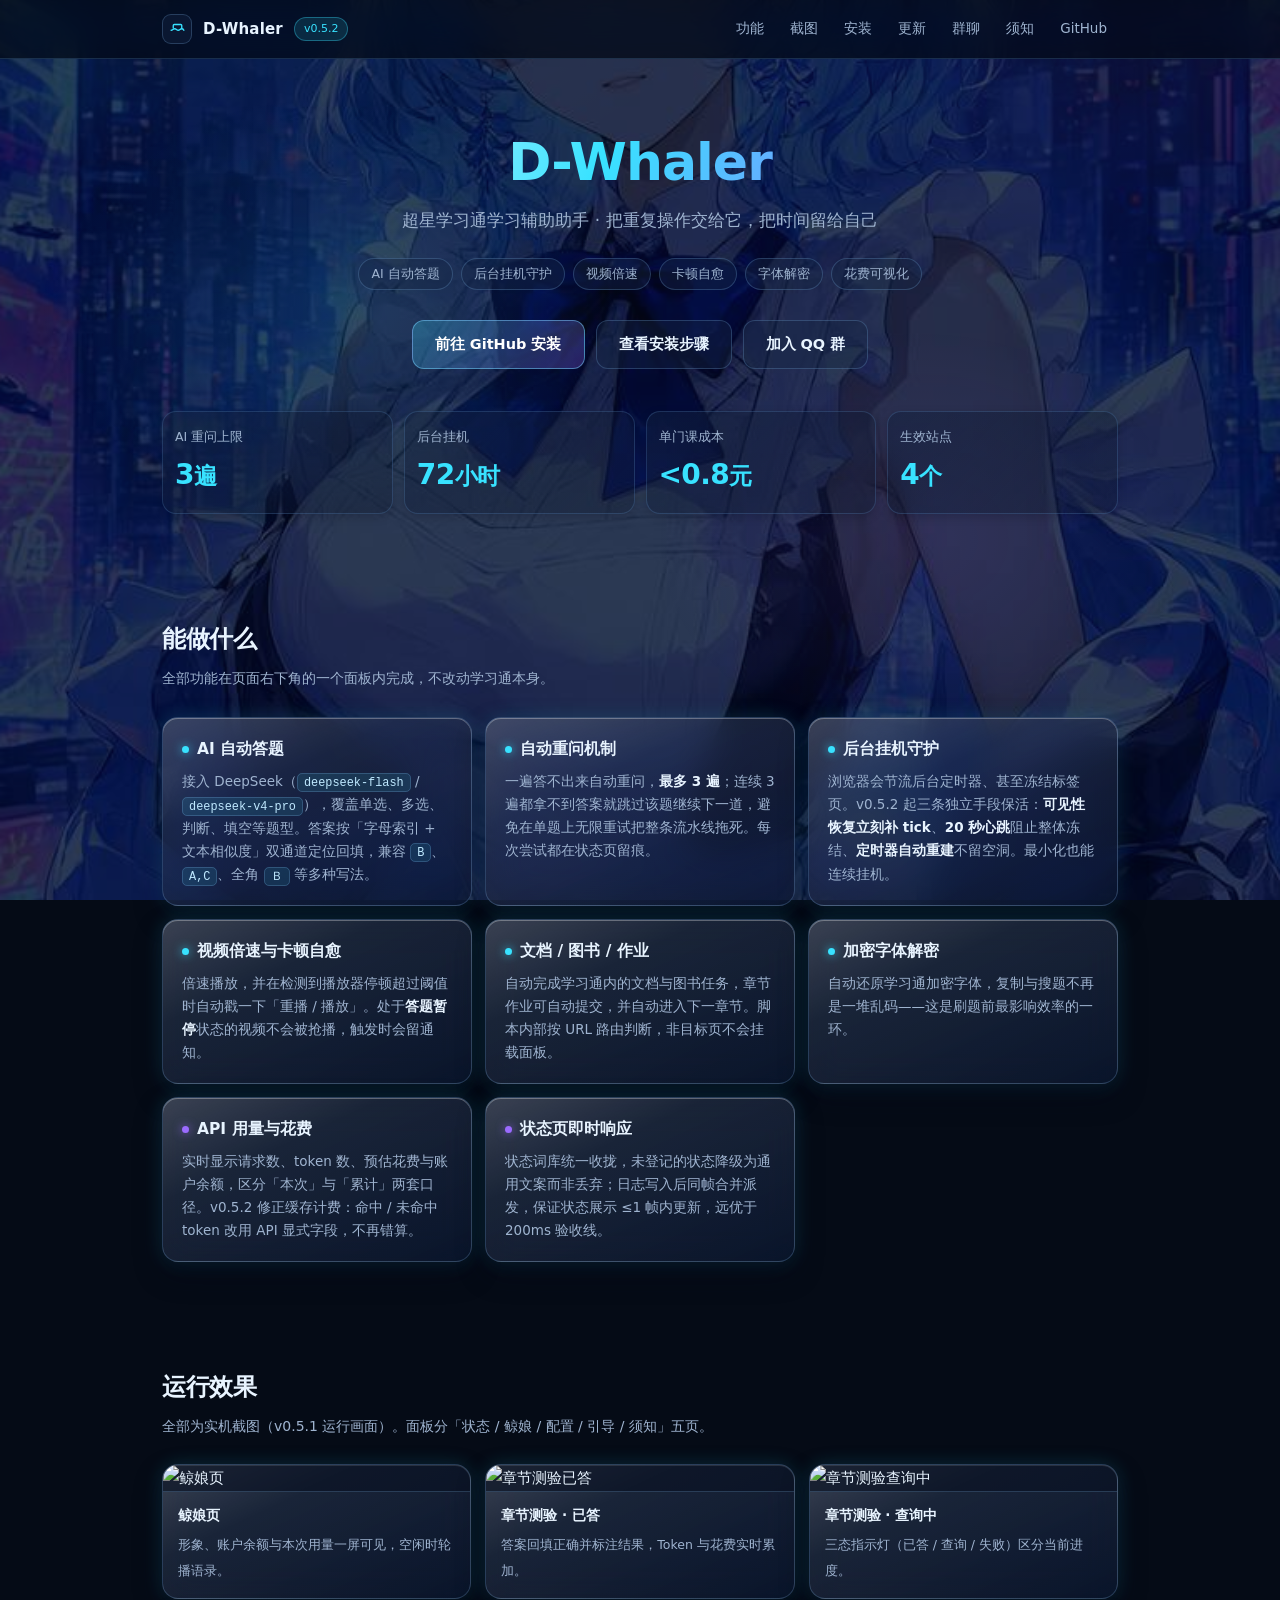
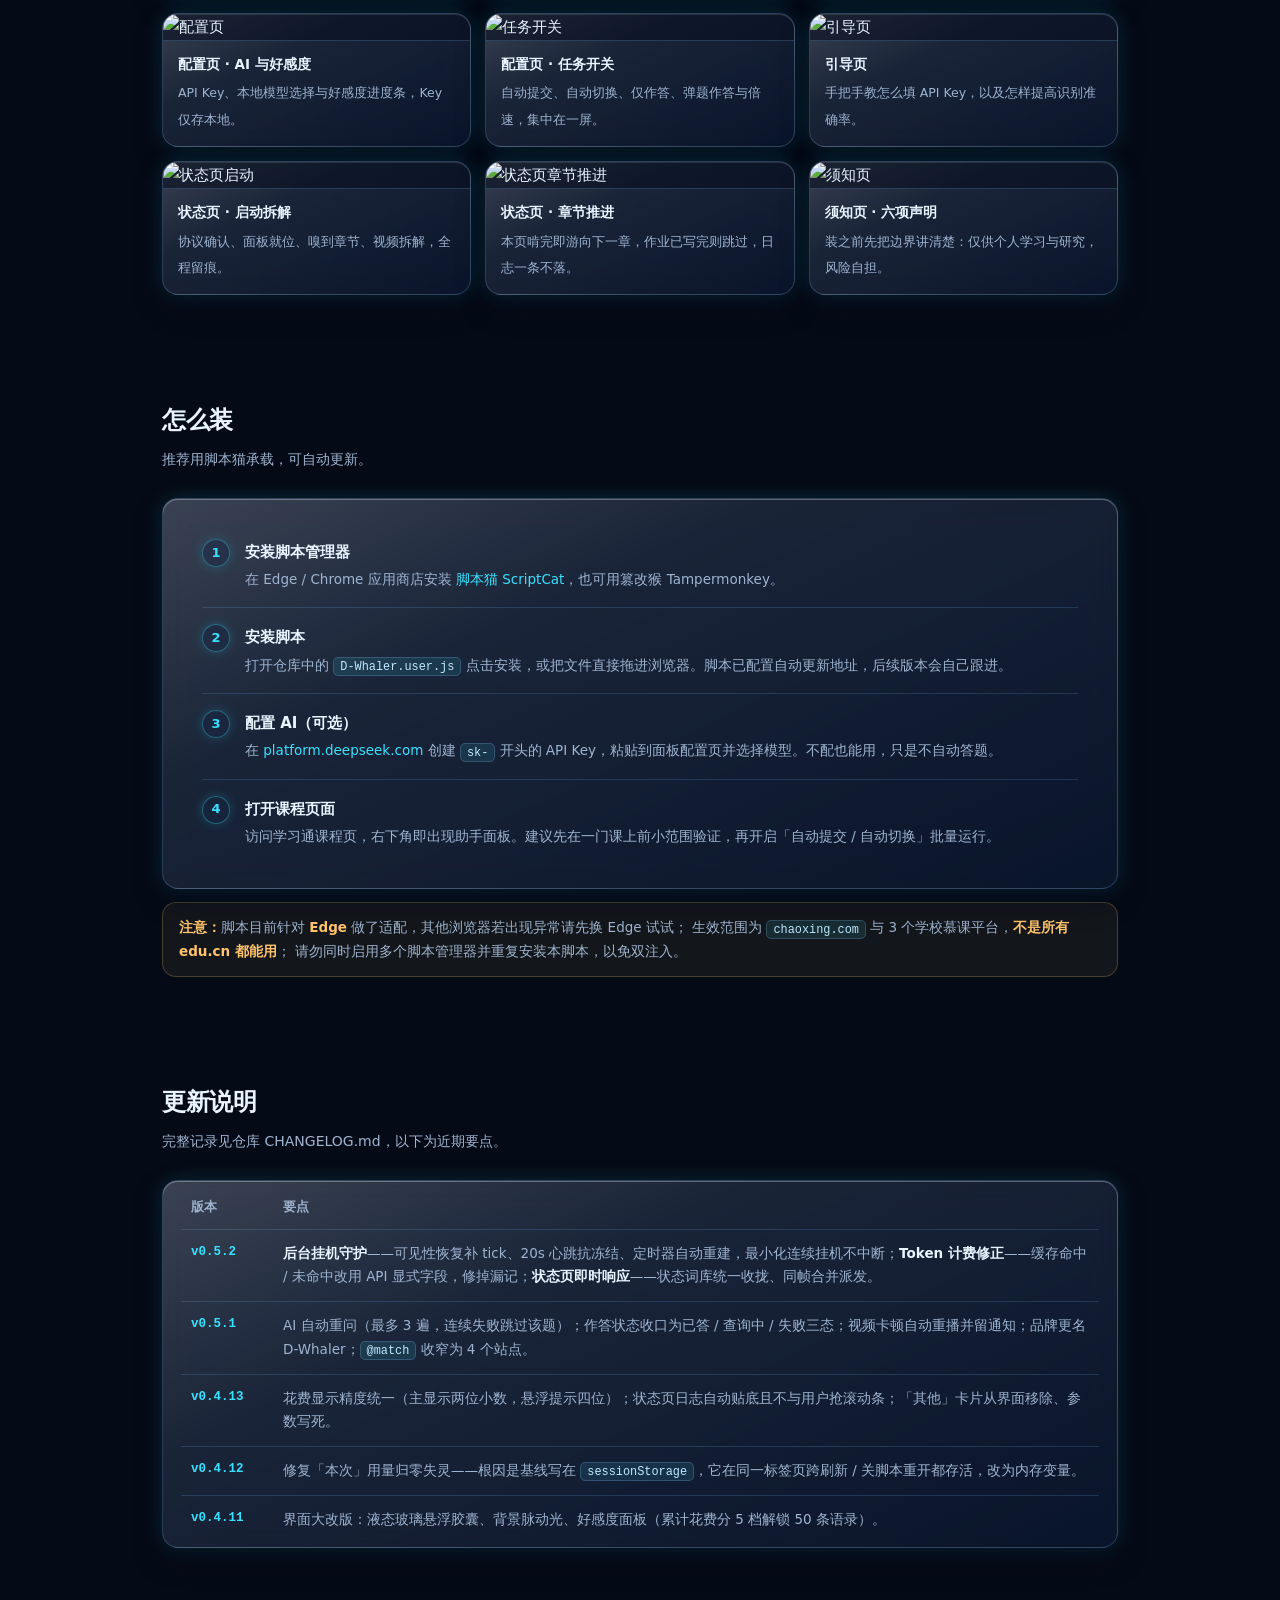
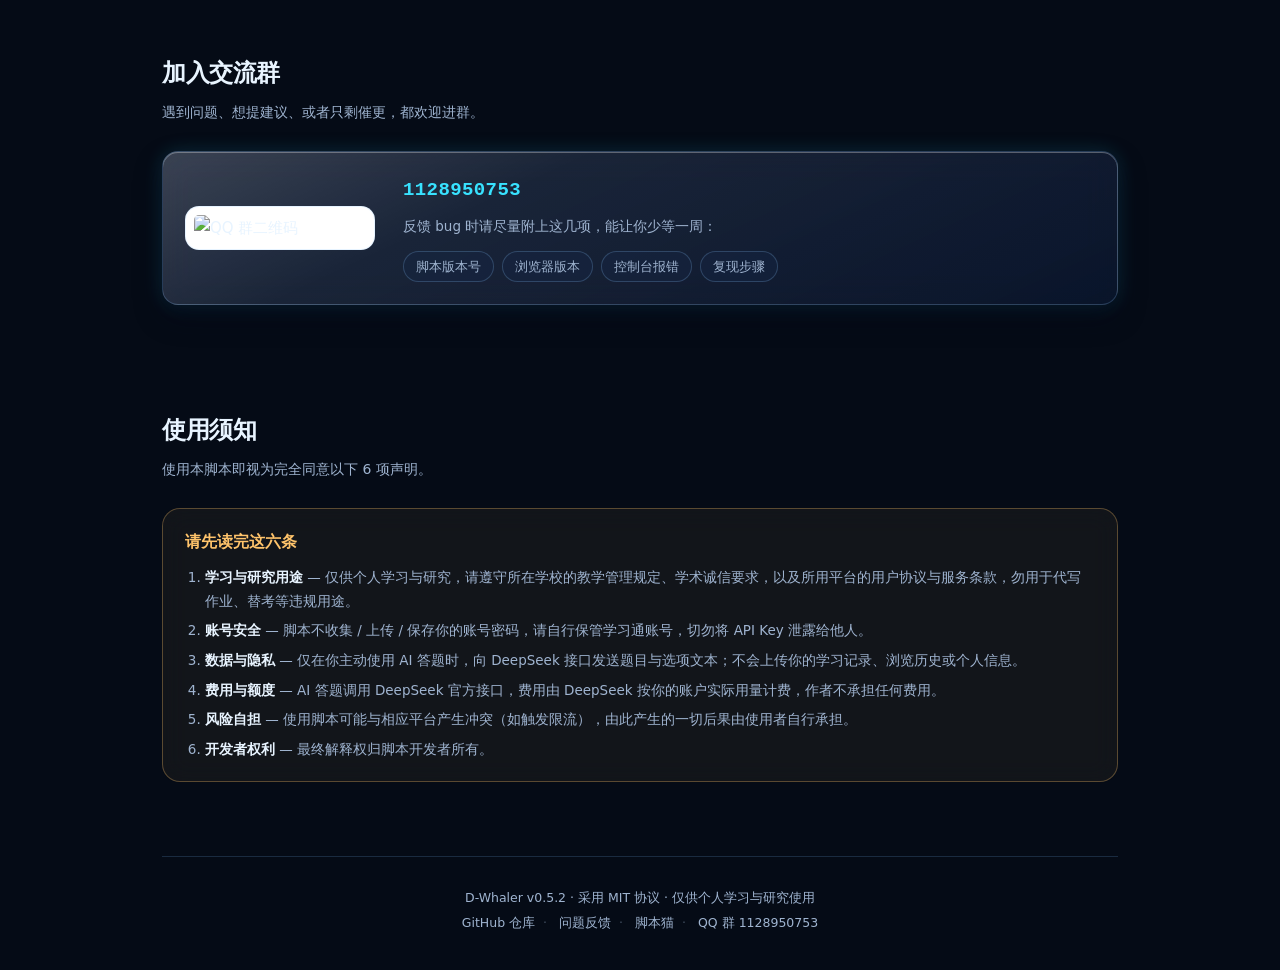
==== commit ee158b17: "docs: 预览图换用指定的 11 张实机面板截图 按用户指定清单替换展示图，删除上一轮 4 张（panel-main/quiz/status/guide-old）。  新增 11 张（WebP 共 " ====
--- a/landing/index.html
+++ b/landing/index.html
@@ -104,23 +104,43 @@
 
   <section id="shots">
     <h2 class="sec-h">运行效果</h2>
-    <p class="sec-sub">实机截图，已裁去浏览器标签栏并对余额等数字做像素化处理。</p>
+    <p class="sec-sub">全部为实机截图（v0.5.1 运行画面）。面板分「状态 / 鲸娘 / 配置 / 引导 / 须知」五页。</p>
     <div class="shots">
       <div class="shot glass">
-        <div class="shot-img"><img src="./assets/shots/panel-main.webp" alt="主界面与状态页日志" loading="lazy"></div>
-        <div class="cap"><b>状态页 · 任务全流程</b><span>逐题作答、自动提交、作业完成、跳转下一章节，每一步都留日志。</span></div>
-      </div>
-      <div class="shot glass">
-        <div class="shot-img"><img src="./assets/shots/panel-quiz.webp" alt="章节测验作答中" loading="lazy"></div>
-        <div class="cap"><b>章节测验 · 作答中</b><span>作答态与空闲态分离，答题时不会抢滚动条，状态灯实时反映进度。</span></div>
-      </div>
-      <div class="shot glass">
-        <div class="shot-img"><img src="./assets/shots/panel-status.webp" alt="任务点追踪" loading="lazy"></div>
-        <div class="cap"><b>任务点 · 完成条件</b><span>把「观看时长需≥总时长的 90%」这类完成条件明确列出，达标一目了然。</span></div>
-      </div>
-      <div class="shot glass">
-        <div class="shot-img"><img src="./assets/shots/panel-guide.webp" alt="使用须知页" loading="lazy"></div>
-        <div class="cap"><b>使用须知 · 六项声明</b><span>装之前先把边界讲清楚：仅供个人学习与研究，风险自担。</span></div>
+        <div class="shot-img"><img src="./assets/shots/panel-pet.webp" alt="鲸娘页" loading="lazy"></div>
+        <div class="cap"><b>鲸娘页</b><span>形象、账户余额与本次用量一屏可见，空闲时轮播语录。</span></div>
+      </div>
+      <div class="shot glass">
+        <div class="shot-img"><img src="./assets/shots/panel-answer.webp" alt="章节测验已答" loading="lazy"></div>
+        <div class="cap"><b>章节测验 · 已答</b><span>答案回填正确并标注结果，Token 与花费实时累加。</span></div>
+      </div>
+      <div class="shot glass">
+        <div class="shot-img"><img src="./assets/shots/panel-query.webp" alt="章节测验查询中" loading="lazy"></div>
+        <div class="cap"><b>章节测验 · 查询中</b><span>三态指示灯（已答 / 查询 / 失败）区分当前进度。</span></div>
+      </div>
+      <div class="shot glass">
+        <div class="shot-img"><img src="./assets/shots/panel-config.webp" alt="配置页" loading="lazy"></div>
+        <div class="cap"><b>配置页 · AI 与好感度</b><span>API Key、本地模型选择与好感度进度条，Key 仅存本地。</span></div>
+      </div>
+      <div class="shot glass">
+        <div class="shot-img"><img src="./assets/shots/panel-toggles.webp" alt="任务开关" loading="lazy"></div>
+        <div class="cap"><b>配置页 · 任务开关</b><span>自动提交、自动切换、仅作答、弹题作答与倍速，集中在一屏。</span></div>
+      </div>
+      <div class="shot glass">
+        <div class="shot-img"><img src="./assets/shots/panel-guide.webp" alt="引导页" loading="lazy"></div>
+        <div class="cap"><b>引导页</b><span>手把手教怎么填 API Key，以及怎样提高识别准确率。</span></div>
+      </div>
+      <div class="shot glass">
+        <div class="shot-img"><img src="./assets/shots/panel-log-boot.webp" alt="状态页启动" loading="lazy"></div>
+        <div class="cap"><b>状态页 · 启动拆解</b><span>协议确认、面板就位、嗅到章节、视频拆解，全程留痕。</span></div>
+      </div>
+      <div class="shot glass">
+        <div class="shot-img"><img src="./assets/shots/panel-log-run.webp" alt="状态页章节推进" loading="lazy"></div>
+        <div class="cap"><b>状态页 · 章节推进</b><span>本页啃完即游向下一章，作业已写完则跳过，日志一条不落。</span></div>
+      </div>
+      <div class="shot glass">
+        <div class="shot-img"><img src="./assets/shots/panel-terms.webp" alt="须知页" loading="lazy"></div>
+        <div class="cap"><b>须知页 · 六项声明</b><span>装之前先把边界讲清楚：仅供个人学习与研究，风险自担。</span></div>
       </div>
     </div>
   </section>
--- a/landing/landing.css
+++ b/landing/landing.css
@@ -159,14 +159,15 @@
 @keyframes hxDotPulse{0%,100%{opacity:1;transform:scale(1)}50%{opacity:.5;transform:scale(.84)}}
 
 /* ── 截图区 ── */
-.shots{display:grid;grid-template-columns:repeat(auto-fit,minmax(268px,1fr));gap:15px}
-.shot{border-radius:16px;overflow:hidden;padding:0}
+.shots{display:grid;grid-template-columns:repeat(auto-fit,minmax(240px,1fr));gap:14px}
+.shot{border-radius:16px;overflow:hidden;padding:0;display:flex;flex-direction:column}
 .shot .shot-img{position:relative;background:rgba(8,16,32,.6);
-  border-bottom:.5px solid var(--lg-edge);overflow:hidden;display:flex;align-items:center;justify-content:center}
+  border-bottom:.5px solid var(--lg-edge);overflow:hidden;
+  display:flex;align-items:flex-start;justify-content:center}
 .shot .shot-img img{width:100%;height:auto;display:block;transition:var(--lg-t)}
-.shot:hover .shot-img img{transform:scale(1.015)}
-.shot .cap{padding:13px 16px 15px}
-.shot .cap b{display:block;font-size:14px;font-weight:600;margin-bottom:3px}
+.shot:hover .shot-img img{transform:scale(1.02)}
+.shot .cap{padding:12px 15px 14px;flex:1}
+.shot .cap b{display:block;font-size:13.5px;font-weight:600;margin-bottom:3px}
 .shot .cap span{font-size:12.5px;color:var(--hx-ink-dim);line-height:1.6}
 
 /* ── 步骤 ── */
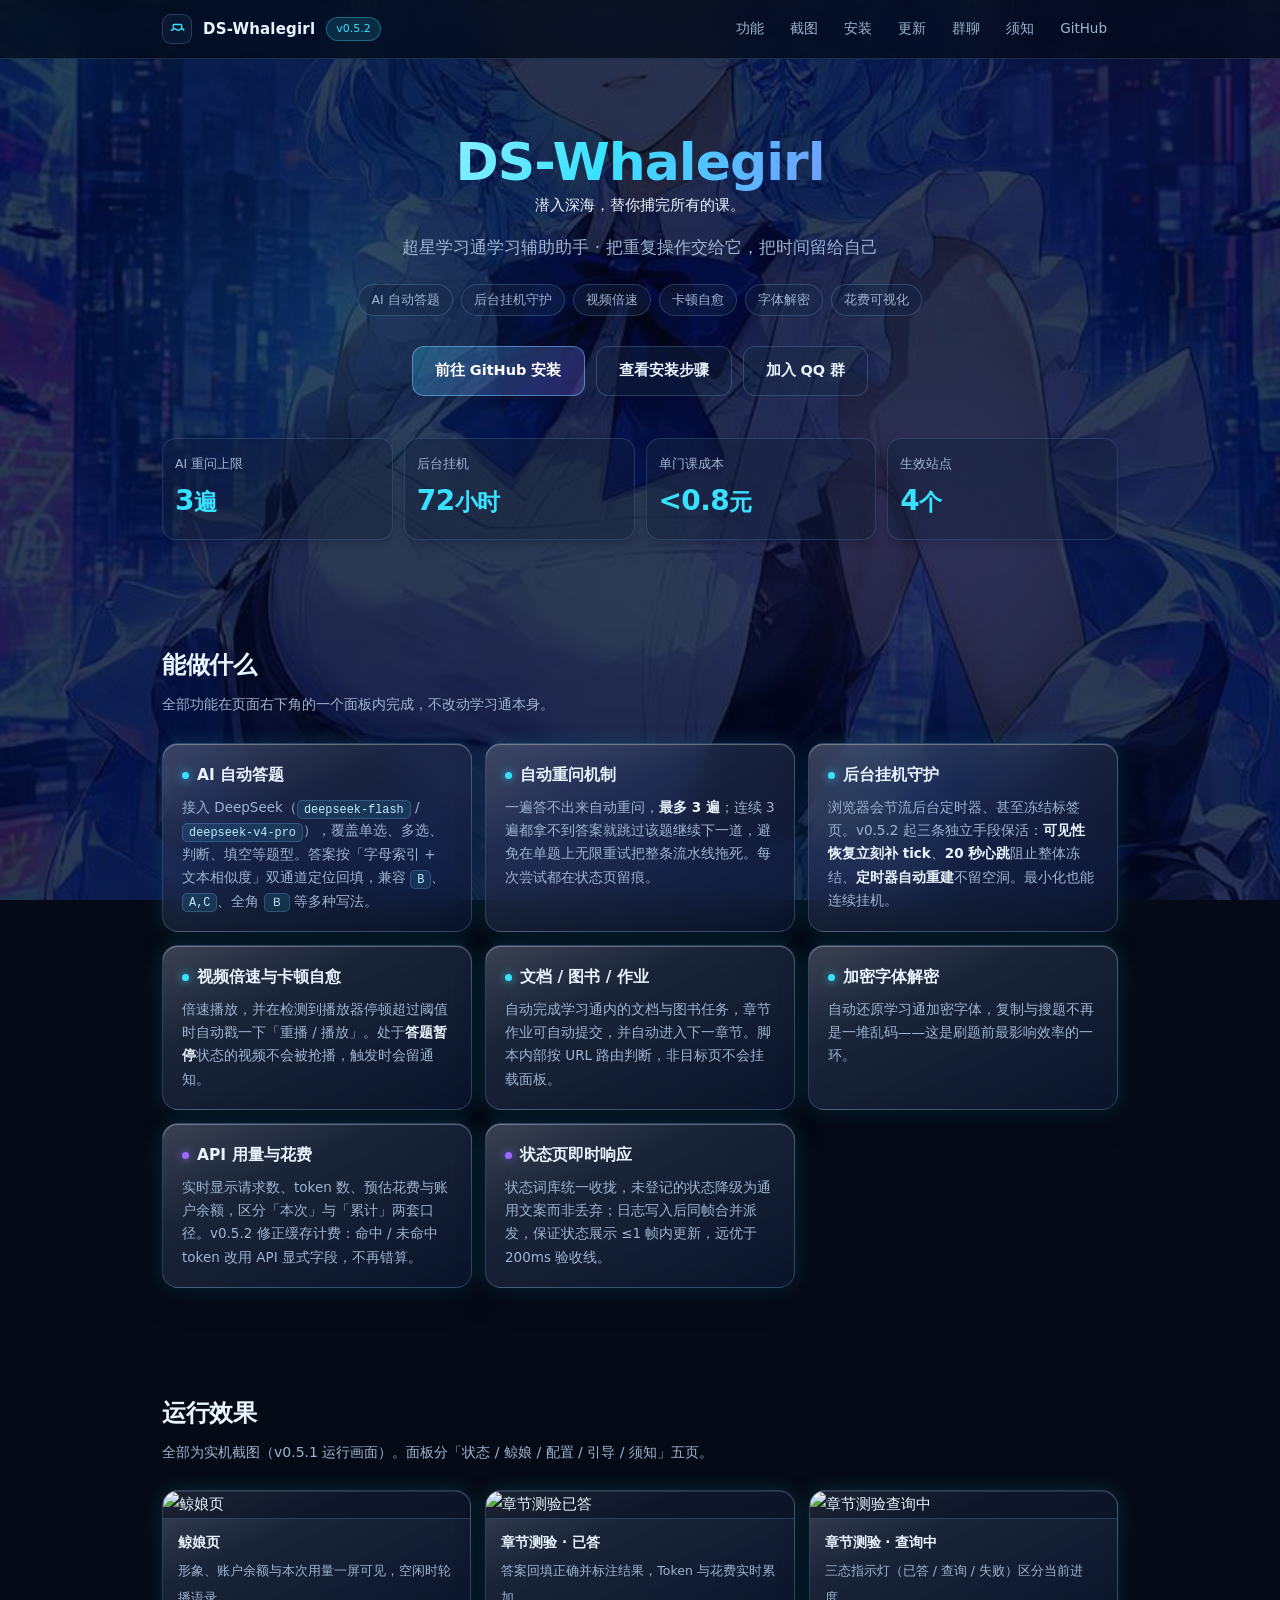
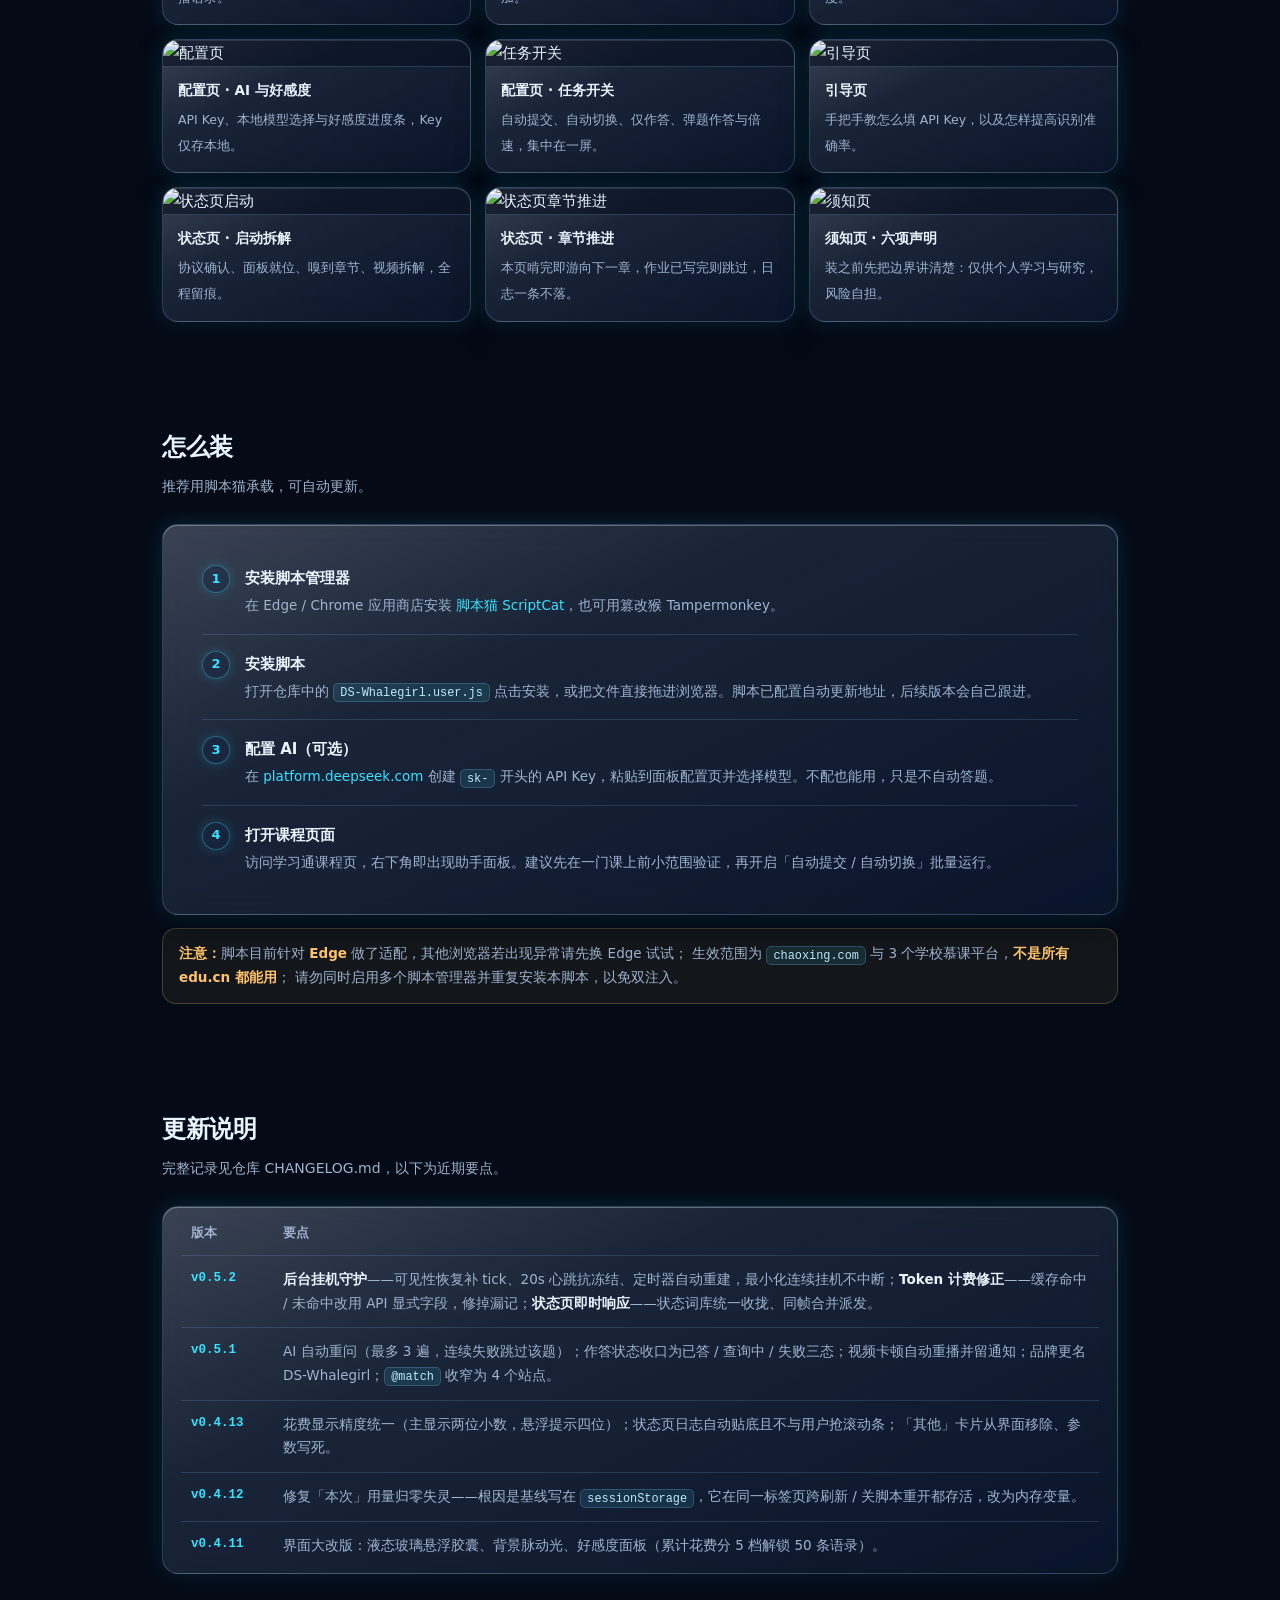
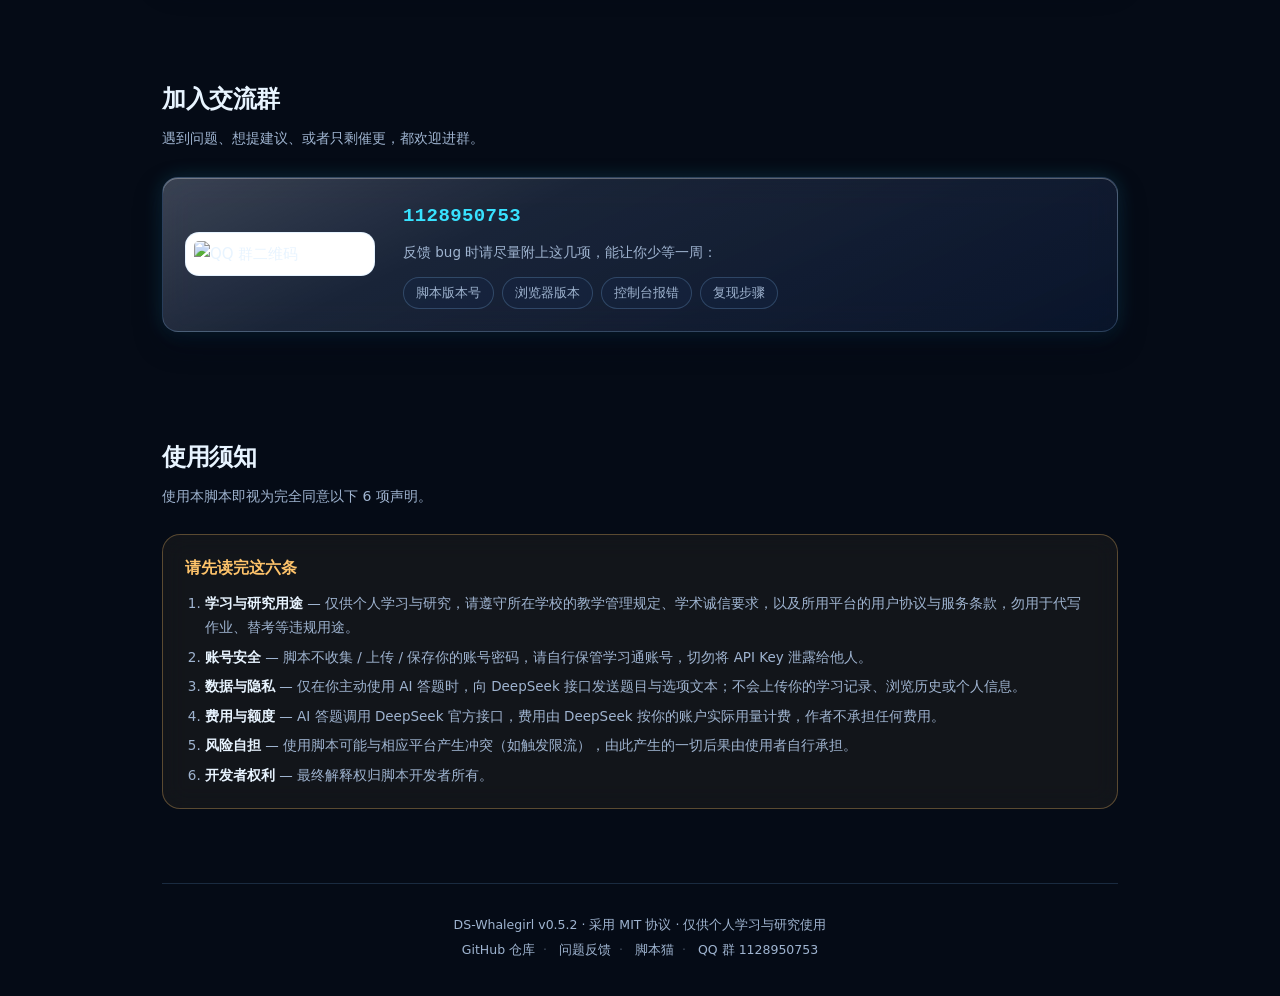
==== commit e2f33d7c: "feat(site): 落地页源更名 + slogan" ====
--- a/landing/index.html
+++ b/landing/index.html
@@ -3,14 +3,14 @@
 <head>
 <meta charset="UTF-8">
 <meta name="viewport" content="width=device-width, initial-scale=1">
-<title>D-Whaler · 超星学习通学习辅助助手</title>
-<meta name="description" content="D-Whaler：超星学习通学习辅助助手。AI 自动答题（最多重问 3 遍）、视频倍速与卡顿自愈、后台挂机守护、文档图书自动完成、加密字体解密、API 用量与花费可视化。">
-<meta property="og:title" content="D-Whaler · 超星学习通学习辅助助手">
+<title>DS-Whalegirl · 超星学习通学习辅助助手</title>
+<meta name="description" content="DS-Whalegirl：超星学习通学习辅助助手。AI 自动答题（最多重问 3 遍）、视频倍速与卡顿自愈、后台挂机守护、文档图书自动完成、加密字体解密、API 用量与花费可视化。">
+<meta property="og:title" content="DS-Whalegirl · 超星学习通学习辅助助手">
 <meta property="og:description" content="AI 自动答题、后台挂机守护、字体解密、花费可视化。MIT 开源。">
 <meta property="og:type" content="website">
 <meta property="og:image" content="./assets/panel-hero.jpeg">
 <link rel="icon" href="./assets/icon.png">
-<!-- 样式与脚本面板同源：变量、圆角、玻璃参数、动效均取自 D-Whaler.user.js 真实 CSS -->
+<!-- 样式与脚本面板同源：变量、圆角、玻璃参数、动效均取自 DS-Whalegirl.user.js 真实 CSS -->
 <link rel="stylesheet" href="./landing.css">
 </head>
 <body>
@@ -23,7 +23,7 @@
         <path d="M6 10V6.5A1.5 1.5 0 0 1 7.5 5h9A1.5 1.5 0 0 1 18 6.5V10"/>
       </svg>
     </div>
-    <b>D-Whaler</b>
+    <b>DS-Whalegirl</b>
     <span class="pill on">v0.5.2</span>
     <nav>
       <a href="#features">功能</a>
@@ -32,7 +32,7 @@
       <a href="#changelog">更新</a>
       <a href="#community">群聊</a>
       <a href="#notice">须知</a>
-      <a href="https://github.com/Dream-Architect1026/D-Whaler" target="_blank" rel="noopener">GitHub</a>
+      <a href="https://github.com/Dream-Architect1026/DS-Whalegirl" target="_blank" rel="noopener">GitHub</a>
     </nav>
   </div>
 </header>
@@ -40,7 +40,8 @@
 <div class="wrap">
 
   <div class="hero">
-    <h1>D-Whaler</h1>
+    <h1>DS-Whalegirl</h1>
+    <p class="tagline">潜入深海，替你捕完所有的课。</p>
     <p class="sub">超星学习通学习辅助助手 · 把重复操作交给它，把时间留给自己</p>
     <div class="chips">
       <span class="chip">AI 自动答题</span>
@@ -51,7 +52,7 @@
       <span class="chip">花费可视化</span>
     </div>
     <div class="cta">
-      <a class="btn primary" href="https://github.com/Dream-Architect1026/D-Whaler" target="_blank" rel="noopener">前往 GitHub 安装</a>
+      <a class="btn primary" href="https://github.com/Dream-Architect1026/DS-Whalegirl" target="_blank" rel="noopener">前往 GitHub 安装</a>
       <a class="btn" href="#install">查看安装步骤</a>
       <a class="btn" href="#community">加入 QQ 群</a>
     </div>
@@ -156,7 +157,7 @@
         </div></div>
         <div class="step"><div class="n">2</div><div>
           <h4>安装脚本</h4>
-          <p>打开仓库中的 <code>D-Whaler.user.js</code> 点击安装，或把文件直接拖进浏览器。脚本已配置自动更新地址，后续版本会自己跟进。</p>
+          <p>打开仓库中的 <code>DS-Whalegirl.user.js</code> 点击安装，或把文件直接拖进浏览器。脚本已配置自动更新地址，后续版本会自己跟进。</p>
         </div></div>
         <div class="step"><div class="n">3</div><div>
           <h4>配置 AI（可选）</h4>
@@ -183,7 +184,7 @@
         <thead><tr><th style="width:92px">版本</th><th>要点</th></tr></thead>
         <tbody>
           <tr><td>v0.5.2</td><td><strong>后台挂机守护</strong>——可见性恢复补 tick、20s 心跳抗冻结、定时器自动重建，最小化连续挂机不中断；<strong>Token 计费修正</strong>——缓存命中 / 未命中改用 API 显式字段，修掉漏记；<strong>状态页即时响应</strong>——状态词库统一收拢、同帧合并派发。</td></tr>
-          <tr><td>v0.5.1</td><td>AI 自动重问（最多 3 遍，连续失败跳过该题）；作答状态收口为已答 / 查询中 / 失败三态；视频卡顿自动重播并留通知；品牌更名 D-Whaler；<code>@match</code> 收窄为 4 个站点。</td></tr>
+          <tr><td>v0.5.1</td><td>AI 自动重问（最多 3 遍，连续失败跳过该题）；作答状态收口为已答 / 查询中 / 失败三态；视频卡顿自动重播并留通知；品牌更名 DS-Whalegirl；<code>@match</code> 收窄为 4 个站点。</td></tr>
           <tr><td>v0.4.13</td><td>花费显示精度统一（主显示两位小数，悬浮提示四位）；状态页日志自动贴底且不与用户抢滚动条；「其他」卡片从界面移除、参数写死。</td></tr>
           <tr><td>v0.4.12</td><td>修复「本次」用量归零失灵——根因是基线写在 <code>sessionStorage</code>，它在同一标签页跨刷新 / 关脚本重开都存活，改为内存变量。</td></tr>
           <tr><td>v0.4.11</td><td>界面大改版：液态玻璃悬浮胶囊、背景脉动光、好感度面板（累计花费分 5 档解锁 50 条语录）。</td></tr>
@@ -228,9 +229,9 @@
 
   <footer>
     <div class="wrap">
-      D-Whaler v0.5.2 · 采用 MIT 协议 · 仅供个人学习与研究使用<br>
-      <a href="https://github.com/Dream-Architect1026/D-Whaler" target="_blank" rel="noopener">GitHub 仓库</a><span class="sep">·</span>
-      <a href="https://github.com/Dream-Architect1026/D-Whaler/issues" target="_blank" rel="noopener">问题反馈</a><span class="sep">·</span>
+      DS-Whalegirl v0.5.2 · 采用 MIT 协议 · 仅供个人学习与研究使用<br>
+      <a href="https://github.com/Dream-Architect1026/DS-Whalegirl" target="_blank" rel="noopener">GitHub 仓库</a><span class="sep">·</span>
+      <a href="https://github.com/Dream-Architect1026/DS-Whalegirl/issues" target="_blank" rel="noopener">问题反馈</a><span class="sep">·</span>
       <a href="https://scriptcat.org/" target="_blank" rel="noopener">脚本猫</a><span class="sep">·</span>
       QQ 群 1128950753
     </div>
